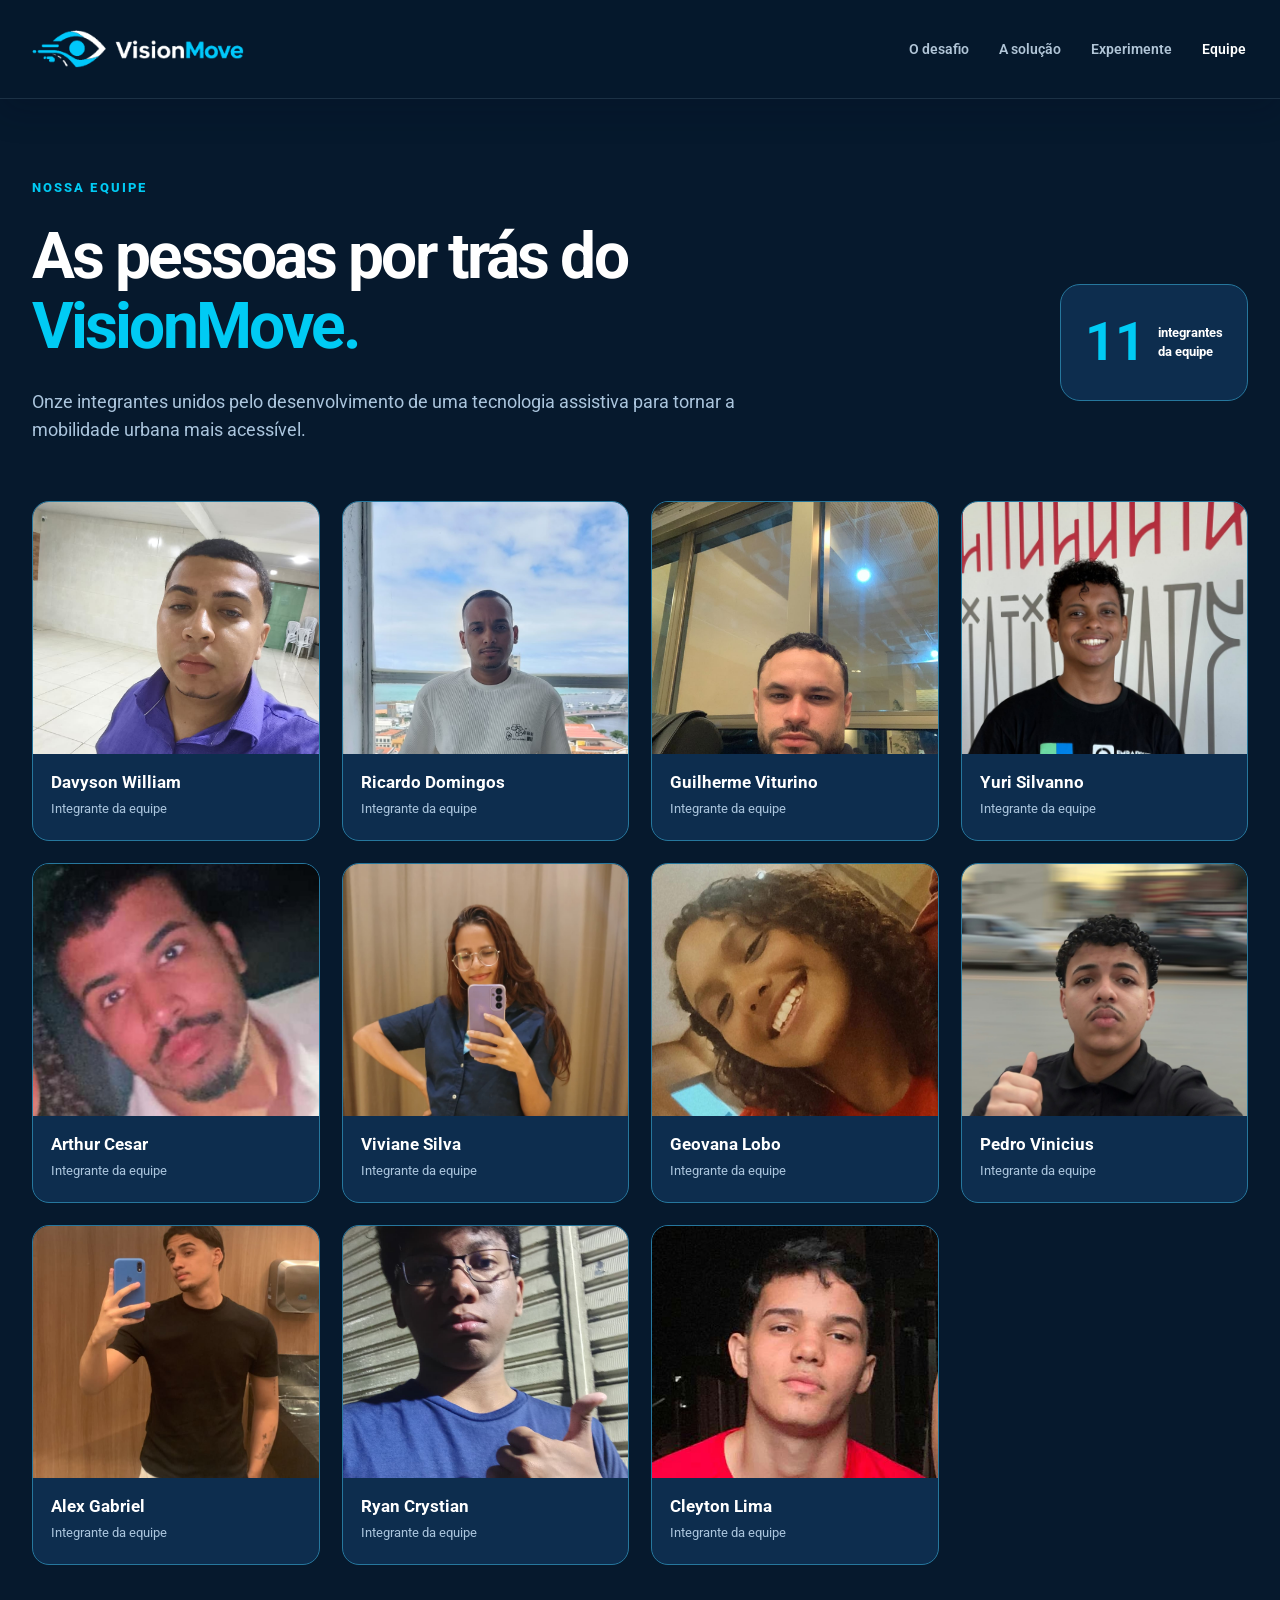
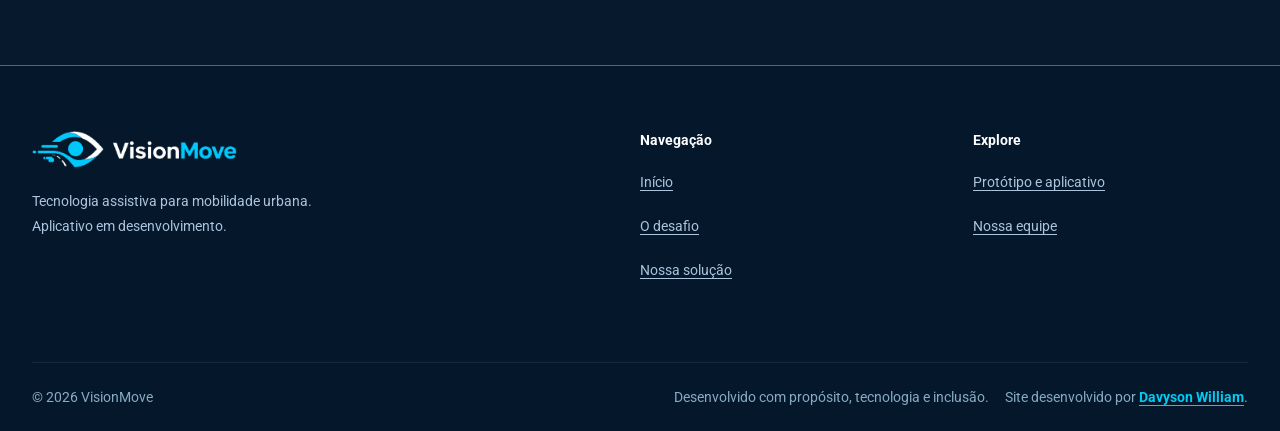
==== equipe.html @ 2aa0f5df "Atualizar convite Demoday com texto inclusivo e botão VOTAR NO VISIONMOVE" ====
<!doctype html><html lang="pt-BR"><head><meta charset="utf-8"><meta name="viewport" content="width=device-width,initial-scale=1"><meta name="theme-color" content="#06192d"><meta name="description" content="Conheça as 11 pessoas por trás do VisionMove, um projeto de tecnologia assistiva para mobilidade urbana."><title>Nossa equipe — VisionMove</title><link rel="icon" type="image/png" sizes="32x32" href="/assets/favicon-32x32.png?v=3">
<link rel="icon" type="image/png" sizes="64x64" href="/assets/favicon-64x64.png?v=3">
<link rel="apple-touch-icon" href="/assets/favicon-64x64.png?v=3"><link rel="preconnect" href="https://fonts.googleapis.com"><link rel="preconnect" href="https://fonts.gstatic.com" crossorigin><link href="https://fonts.googleapis.com/css2?family=Roboto:wght@400;500;600;700;800;900&display=swap" rel="stylesheet"><link rel="stylesheet" href="style.css"><noscript><style>@media(max-width:880px){.menu-button{display:none!important}.mobile-nav[hidden]{display:block!important;position:static!important}}</style></noscript></head><body><a class="skip" href="#conteudo">Pular para o conteúdo</a><header class="header"><div class="container header-inner"><a class="brand" href="./" aria-label="VisionMove — início"><img src="assets/logo-visionmove.png" alt=""></a><nav class="main-nav" aria-label="Navegação principal"><a href="./#desafio">O desafio</a><a href="./#solucao">A solução</a><a href="./#experimente">Experimente</a><a aria-current="page" href="equipe">Equipe</a></nav><button type="button" class="menu-button" aria-expanded="false" aria-controls="mobile-nav" aria-label="Abrir menu de navegação"><span class="menu-glyph" aria-hidden="true">☰</span></button></div><nav class="mobile-nav" id="mobile-nav" aria-label="Menu móvel" hidden><a href="./#desafio">O desafio</a><a href="./#solucao">A solução</a><a href="./#experimente">Experimente</a><a href="equipe" aria-current="page">Nossa equipe</a></nav></header><main id="conteudo" tabindex="-1"><section class="team-hero container"><p class="eyebrow">NOSSA EQUIPE</p><div class="team-heading"><div><h1>As pessoas por trás do <span>VisionMove.</span></h1><p class="muted">Onze integrantes unidos pelo desenvolvimento de uma tecnologia assistiva para tornar a mobilidade urbana mais acessível.</p></div><div class="team-count"><strong>11</strong><span>integrantes<br>da equipe</span></div></div></section><section class="team-area container" aria-labelledby="team-list-title"><h2 id="team-list-title" class="sr-only">Integrantes da equipe</h2><div class="people-grid"><article class="person"><div class="portrait"><img src="assets/equipe/davyson-william.jpeg" data-fallback="assets/equipe/davyson-william.webp" decoding="async" alt="Foto de Davyson William" loading="lazy" onerror="if(this.dataset.fallback &amp;&amp; !this.dataset.fallbackTried){this.dataset.fallbackTried='1';this.src=this.dataset.fallback}else{this.style.display='none';this.nextElementSibling.hidden=false}"><span class="initials" hidden aria-hidden="true">DW</span></div><div class="person-text"><h3>Davyson William</h3><p>Integrante da equipe</p></div></article>
<article class="person"><div class="portrait"><img src="assets/equipe/ricardo-domingos.jpeg" data-fallback="assets/equipe/ricardo-domingos.webp" decoding="async" alt="Foto de Ricardo Domingos" loading="lazy" onerror="if(this.dataset.fallback &amp;&amp; !this.dataset.fallbackTried){this.dataset.fallbackTried='1';this.src=this.dataset.fallback}else{this.style.display='none';this.nextElementSibling.hidden=false}"><span class="initials" hidden aria-hidden="true">RD</span></div><div class="person-text"><h3>Ricardo Domingos</h3><p>Integrante da equipe</p></div></article>
<article class="person"><div class="portrait"><img src="assets/equipe/guilherme-viturino.jpeg" alt="Foto de Guilherme Viturino" loading="lazy" onerror="this.style.display='none';this.nextElementSibling.hidden=false"><span class="initials" hidden aria-hidden="true">GV</span></div><div class="person-text"><h3>Guilherme Viturino</h3><p>Integrante da equipe</p></div></article>
<article class="person"><div class="portrait"><img src="assets/equipe/yuri-silvanno.jpeg" data-fallback="assets/equipe/yuri-silvanno.webp" decoding="async" alt="Foto de Yuri Silvanno" loading="lazy" onerror="if(this.dataset.fallback &amp;&amp; !this.dataset.fallbackTried){this.dataset.fallbackTried='1';this.src=this.dataset.fallback}else{this.style.display='none';this.nextElementSibling.hidden=false}"><span class="initials" hidden aria-hidden="true">YS</span></div><div class="person-text"><h3>Yuri Silvanno</h3><p>Integrante da equipe</p></div></article>
<article class="person"><div class="portrait"><img src="assets/equipe/arthur-cesar.jpeg" data-fallback="assets/equipe/arthur-cesar.webp" decoding="async" alt="Foto de Arthur Cesar" loading="lazy" onerror="if(this.dataset.fallback &amp;&amp; !this.dataset.fallbackTried){this.dataset.fallbackTried='1';this.src=this.dataset.fallback}else{this.style.display='none';this.nextElementSibling.hidden=false}"><span class="initials" hidden aria-hidden="true">AC</span></div><div class="person-text"><h3>Arthur Cesar</h3><p>Integrante da equipe</p></div></article>
<article class="person"><div class="portrait"><img src="assets/equipe/viviane-silva.jpeg" alt="Foto de Viviane Silva" loading="lazy" onerror="this.style.display='none';this.nextElementSibling.hidden=false"><span class="initials" hidden aria-hidden="true">VS</span></div><div class="person-text"><h3>Viviane Silva</h3><p>Integrante da equipe</p></div></article>
<article class="person"><div class="portrait"><img src="assets/equipe/geovana-lobo.jpeg" decoding="async" alt="Foto de Geovana Lobo" loading="lazy" onerror="this.style.display='none';this.nextElementSibling.hidden=false"><span class="initials" hidden aria-hidden="true">GL</span></div><div class="person-text"><h3>Geovana Lobo</h3><p>Integrante da equipe</p></div></article>
<article class="person"><div class="portrait"><img src="assets/equipe/pedro-vinicius.jpeg" decoding="async" alt="Foto de Pedro Vinicius" loading="lazy" onerror="if(this.dataset.fallback &amp;&amp; !this.dataset.fallbackTried){this.dataset.fallbackTried='1';this.src=this.dataset.fallback}else{this.style.display='none';this.nextElementSibling.hidden=false}"><span class="initials" hidden aria-hidden="true">PV</span></div><div class="person-text"><h3>Pedro Vinicius</h3><p>Integrante da equipe</p></div></article>
<article class="person"><div class="portrait"><img src="assets/equipe/alex-gabriel.jpeg" data-fallback="assets/equipe/alex-gabriel.webp" decoding="async" alt="Foto de Alex Gabriel" loading="lazy" onerror="if(this.dataset.fallback &amp;&amp; !this.dataset.fallbackTried){this.dataset.fallbackTried='1';this.src=this.dataset.fallback}else{this.style.display='none';this.nextElementSibling.hidden=false}"><span class="initials" hidden aria-hidden="true">AG</span></div><div class="person-text"><h3>Alex Gabriel</h3><p>Integrante da equipe</p></div></article>
<article class="person"><div class="portrait"><img src="assets/equipe/ryan-cristian.jpeg" decoding="async" alt="Foto de Ryan Crystian" loading="lazy" onerror="this.style.display='none';this.nextElementSibling.hidden=false"><span class="initials" hidden aria-hidden="true">RC</span></div><div class="person-text"><h3>Ryan Crystian</h3><p>Integrante da equipe</p></div></article>
<article class="person"><div class="portrait"><img src="assets/equipe/cleyton-lima.jpeg" data-fallback="assets/equipe/cleyton-lima.webp" decoding="async" alt="Foto de Cleyton Lima" loading="lazy" onerror="if(this.dataset.fallback &amp;&amp; !this.dataset.fallbackTried){this.dataset.fallbackTried='1';this.src=this.dataset.fallback}else{this.style.display='none';this.nextElementSibling.hidden=false}"><span class="initials" hidden aria-hidden="true">CL</span></div><div class="person-text"><h3>Cleyton Lima</h3><p>Integrante da equipe</p></div></article></div></section></main><!-- Modal de convite à votação do Demoday; link oficial configurável em votacao-config.js. -->
<dialog id="demoday-voting-dialog" class="demoday-voting-dialog" aria-labelledby="demoday-voting-title" aria-describedby="demoday-voting-description">
  <div class="demoday-voting-content">
    <button class="demoday-voting-close" type="button" data-close-demoday-voting aria-label="Fechar aviso de votação">×</button>
    <img class="demoday-voting-logo" src="assets/logo-visionmove.png" alt="VisionMove">
    <p class="demoday-voting-kicker">VISIONMOVE · DEMODAY</p>
    <h2 id="demoday-voting-title">Juntos por uma mobilidade mais acessível.</h2>
    <p id="demoday-voting-description" class="demoday-voting-description">O VisionMove está participando do Demoday! Seu voto pode ajudar a impulsionar uma tecnologia que busca promover mais autonomia e inclusão para pessoas com deficiência visual.</p>
    <div class="demoday-voting-details">
      <div class="demoday-voting-impact">
        <svg class="demoday-voting-impact-icon" viewBox="0 0 24 24" fill="none" stroke="currentColor" stroke-width="1.8" stroke-linecap="round" stroke-linejoin="round" aria-hidden="true"><path d="M20.8 4.6a5.4 5.4 0 0 0-7.6 0L12 5.8l-1.2-1.2a5.4 5.4 0 0 0-7.6 7.6l1.2 1.2L12 21l7.6-7.6 1.2-1.2a5.4 5.4 0 0 0 0-7.6Z"/></svg>
        <strong>Sua participação faz a diferença!</strong>
      </div>
      <div class="demoday-voting-qr-area" id="demoday-voting-qr-area" hidden>
        <img id="demoday-voting-qr" alt="QR Code para acessar a votação pública do Demoday" width="132" height="132">
        <span>Ou escaneie o QR Code</span>
      </div>
    </div>
    <a id="demoday-voting-link" class="button primary demoday-voting-link" href="" target="_blank" rel="noopener noreferrer" hidden>VOTAR NO VISIONMOVE <span class="sr-only">(abre em nova aba)</span></a>
    <button id="demoday-voting-unavailable" class="button primary demoday-voting-unavailable" type="button" disabled aria-describedby="demoday-voting-pending" hidden>VOTAR NO VISIONMOVE</button>
    <p id="demoday-voting-pending" class="demoday-voting-pending" hidden>A votação será liberada assim que recebermos o link oficial do evento.</p>
    <p class="demoday-voting-note">A votação acontece em uma página externa do evento. O VisionMove não coleta votos neste site.</p>
    <button class="demoday-voting-later" type="button" data-close-demoday-voting>Agora não, continuar no site</button>
  </div>
</dialog>
<button id="demoday-voting-reopen" class="demoday-voting-reopen" type="button" aria-haspopup="dialog" aria-controls="demoday-voting-dialog" hidden>Votação pública</button>
<footer class="footer"><div class="container footer-grid"><div><a href="./" aria-label="Página inicial do VisionMove"><img src="assets/logo-visionmove.png" class="footer-logo" alt=""></a><p>Tecnologia assistiva para mobilidade urbana.<br>Aplicativo em desenvolvimento.</p></div><div><h3>Navegação</h3><a href="./">Início</a><a href="./#desafio">O desafio</a><a href="./#solucao">Nossa solução</a></div><div><h3>Explore</h3><a href="./#experimente">Protótipo e aplicativo</a><a href="equipe">Nossa equipe</a></div></div><div class="container footer-bottom"><span>© <span id="year">2026</span> VisionMove</span><span class="footer-bottom-note">Desenvolvido com propósito, tecnologia e inclusão.<span class="footer-credit">Site desenvolvido por <a href="https://www.linkedin.com/in/davysonwss/" target="_blank" rel="noopener noreferrer" aria-label="LinkedIn de Davyson William (abre em nova aba)">Davyson William</a>.</span></span></div></footer><script src="site.js" defer></script><script src="votacao-config.js" defer></script><script src="votacao.js" defer></script></body></html>
---- style.css ----
:root{--bg:#06192d;--panel:#0d2d4e;--cyan:#00cbf4;--blue:#0095f7;--text:#fff;--muted:#abc5dd;--line:#26779d;--red:#f62d4f;--green:#17dc7e;--font:Roboto,Arial,sans-serif}*{box-sizing:border-box}html{scroll-behavior:smooth}body{margin:0;background:var(--bg);font:400 16px/1.6 var(--font);color:var(--text)}body,html{max-width:100%;overflow-x:hidden}a{color:inherit;text-decoration:none}a:hover{text-decoration:none}a:focus-visible,button:focus-visible{outline:3px solid var(--cyan);outline-offset:4px}button{font:inherit}img{max-width:100%;height:auto}.skip{position:absolute;top:-200px;left:12px;z-index:100;background:#fff;color:#06192d;padding:12px}.skip:focus{top:12px}.container{width:min(100% - 64px,1250px);margin-inline:auto}.section{padding-block:100px}h1,h2,h3,p{margin-top:0}h1,h2{letter-spacing:-.045em;line-height:1.1}h1 span,h2 span,.footer-phrase span,.team-heading h1 span{color:var(--cyan)}h2{font-size:clamp(32px,4vw,53px)}h3{line-height:1.3}.muted{color:var(--muted)}.eyebrow{color:var(--cyan);font-size:12px;letter-spacing:.16em;font-weight:800;margin-bottom:23px}.header{border-bottom:1px solid rgba(171,197,221,.14);position:relative;z-index:20}.header-inner{min-height:98px;display:flex;align-items:center;gap:28px}.brand{display:flex;align-items:center;min-width:175px}.brand img{width:212px;display:block}.main-nav{display:flex;align-items:center;gap:26px;margin-left:auto}.main-nav a{font-weight:600;font-size:14px;color:#b1c5d7}.main-nav a:hover,.main-nav a[aria-current]{color:#fff}.nav-cta{border:1px solid var(--line);border-radius:12px;padding:12px 16px;font-size:14px;font-weight:700;white-space:nowrap}.nav-cta:hover{border-color:var(--cyan)}.menu-button{display:none;background:transparent;border:1px solid var(--line);color:#fff;border-radius:9px;padding:8px 12px;font-size:21px;cursor:pointer}.mobile-nav{padding:12px 28px 22px;background:#08213b;border-top:1px solid var(--line)}.mobile-nav[hidden]{display:none}.mobile-nav a{display:block;padding:11px 0;font-size:16px}.hero{min-height:660px;display:grid;grid-template-columns:1fr 1fr;align-items:center;gap:45px;padding-block:72px 58px}.hero-copy{position:relative;z-index:2}.hero h1{font-size:clamp(47px,5.6vw,76px);margin-bottom:24px}.hero .lead{font-size:clamp(19px,2vw,25px);font-weight:600;line-height:1.5;margin-bottom:25px}.hero-copy>.muted{font-size:16px;line-height:1.85;max-width:595px}.hero-copy strong{color:#fff}.button-row{display:flex;flex-wrap:wrap;gap:12px;margin-top:30px}.button{min-height:54px;display:inline-flex;justify-content:center;align-items:center;gap:15px;border-radius:14px;font-weight:700;font-size:15px;padding:13px 22px;transition:transform .2s,background .2s}.button:hover{transform:translateY(-2px)}.primary{background:var(--blue);border:1px solid var(--blue)}.primary:hover{background:#1aa7ff}.outline{border:1px solid rgba(171,197,221,.4);background:rgba(13,45,78,.64)}.outline:hover{border-color:var(--cyan)}.button[aria-disabled=true]{opacity:.65;cursor:not-allowed}.button[aria-disabled=true]:hover{transform:none}.safety{display:flex;gap:8px;align-items:center;color:#a9c5d8;font-size:12px;margin:27px 0 0}.safety span{color:var(--cyan);font-size:20px}.hero-art{position:relative;min-height:565px;display:grid;place-items:center;isolation:isolate}.hero-art:before{content:"";position:absolute;inset:2%;background:radial-gradient(closest-side,rgba(0,149,247,.16),transparent);z-index:-2}.orbital{position:absolute;width:min(540px,100%);aspect-ratio:1;border-radius:50%;border:1px solid rgba(0,203,244,.14);z-index:-1}.orbital:after{content:"";position:absolute;inset:12%;border:1px solid rgba(0,203,244,.08);border-radius:50%}.app-phone{width:300px;height:548px;border:8px solid #294664;border-radius:44px;background:var(--bg);box-shadow:0 28px 55px #020d1b9e,0 0 0 2px #071a2b,inset 0 0 0 2px #568ca5;padding:10px;transform:rotate(-2deg);overflow:hidden}.app-screen{height:100%;border-radius:29px;overflow:hidden;background:var(--bg)}.app-screen img{width:100%;height:100%;object-fit:cover;display:block}.float-tag{position:absolute;border:1px solid var(--line);background:rgba(13,45,78,.96);border-radius:14px;padding:13px 16px;display:flex;align-items:center;gap:11px;box-shadow:0 20px 36px #0004}.float-tag strong{font-size:13px;display:block;white-space:nowrap}.float-tag small{font-size:11px;display:block;color:var(--muted);white-space:nowrap}.camera{left:0;top:100px}.audio{right:-9px;bottom:105px}.quicksteps{border-block:1px solid rgba(171,197,221,.17);display:grid;grid-template-columns:repeat(3,1fr);padding:30px 0}.quicksteps>div{display:flex;align-items:center;gap:16px;padding:0 25px;border-left:1px solid rgba(171,197,221,.18)}.quicksteps>div:first-child{padding-left:0;border:0}.quicksteps b{font-size:26px;color:var(--cyan)}.quicksteps strong,.quicksteps small{display:block}.quicksteps strong{font-size:15px}.quicksteps small{font-size:13px;color:var(--muted)}.problem{background:#0a2440}.problem-grid{display:grid;grid-template-columns:1.05fr .95fr;gap:70px;align-items:center}.problem h2{max-width:625px}.problem .muted{font-size:17px;line-height:1.9;max-width:650px}.problem .muted strong{color:var(--cyan);white-space:nowrap}.stats{display:grid;grid-template-columns:1fr 1fr;gap:16px}.stat{min-height:240px;border:1px solid var(--line);background:var(--panel);border-radius:17px;padding:24px;display:flex;flex-direction:column}.metric{font-size:clamp(28px,2.4vw,37px);font-weight:800;color:var(--cyan);letter-spacing:-.04em;line-height:1.2}.stat p{color:#d6e5f2;font-size:14px;line-height:1.6;margin:17px 0}.stat a{font-size:12px;color:var(--muted);margin-top:auto}.stat a:hover{color:var(--cyan)}.section-title{max-width:790px;margin-bottom:42px}.section-title .muted{font-size:18px;max-width:750px}.steps{display:grid;grid-template-columns:repeat(3,minmax(0,1fr));gap:20px}.step{border:1px solid #236183;background:var(--panel);border-radius:18px;padding:28px;min-height:255px}.step-number{display:block;color:var(--cyan);font-weight:800;letter-spacing:.05em;font-size:13px}.step h3{font-size:22px;margin-bottom:11px}.step p{font-size:15px;color:var(--muted);margin:0}.example{margin-top:42px;display:grid;grid-template-columns:1fr 1fr;gap:40px;align-items:center;background:#082540;border:1px solid var(--line);border-radius:23px;padding:42px}.example h3{font-size:clamp(27px,3vw,40px);letter-spacing:-.035em}.example-copy>.muted{font-size:16px}.example-alert{background:#551c36;border:1px solid var(--red);border-radius:14px;margin:24px 0;padding:15px;display:flex;align-items:center;gap:15px}.example-alert>span{display:grid;place-items:center;flex-shrink:0;width:36px;height:36px;border-radius:50%;background:var(--red);font-weight:900;font-size:21px}.example-alert strong,.example-alert small{display:block}.example-alert small{color:#ffdde5;font-size:13px}.disclaimer{font-size:12px;color:var(--muted);line-height:1.7}.example-visual{display:flex;justify-content:center}.example-visual img{max-height:380px;width:auto;border-radius:14px;border:1px solid var(--line)}.try{background:#0a2440}.try-cards{display:grid;grid-template-columns:1fr 1fr;gap:22px}.try-card{display:flex;align-items:flex-start;flex-direction:column;background:var(--panel);border:1px solid var(--line);border-radius:21px;padding:33px;min-height:330px}.card-kicker{color:var(--cyan);font-size:12px;letter-spacing:.1em;font-weight:800;margin-bottom:8px}.try-card h3{font-size:26px;margin-bottom:14px}.try-card>p:not(.card-kicker){color:var(--muted)}.try-card>.button{margin-top:auto}.try-note{font-size:13px;text-align:center;color:var(--muted);margin:25px 0 0}.footer{border-top:1px solid var(--line);background:#05172a;padding-top:65px}.footer-grid{display:grid;grid-template-columns:2fr 1fr 1fr 1.7fr;gap:38px;padding-bottom:65px}.footer-logo{width:205px}.footer-grid p{font-size:14px;line-height:1.8;color:var(--muted);margin:14px 0 0}.footer-grid h3{font-size:14px;margin:0 0 16px}.footer-grid a:not(:has(img)){display:block;color:var(--muted);font-size:14px;margin-bottom:10px}.footer-grid a:hover{color:var(--cyan)}.footer-phrase strong{font-size:25px;line-height:1.26;display:block;margin-bottom:20px}.footer-bottom{border-top:1px solid #24425c66;padding:23px 0;display:flex;justify-content:space-between;gap:14px;color:#87abc5;font-size:12px}.team-hero{padding-top:80px;padding-bottom:38px}.team-heading{display:flex;justify-content:space-between;gap:42px;align-items:center}.team-heading h1{font-size:clamp(42px,5vw,65px);max-width:850px;margin-bottom:25px}.team-heading .muted{font-size:18px;max-width:710px}.team-count{display:flex;align-items:center;gap:13px;background:var(--panel);border:1px solid var(--line);border-radius:20px;padding:15px 24px;flex-shrink:0}.team-count strong{font-size:53px;color:var(--cyan)}.team-count span{font-size:13px;line-height:1.5;font-weight:700}.team-area{padding-bottom:100px}.people-grid{display:grid;grid-template-columns:repeat(4,minmax(0,1fr));gap:22px}.person{background:var(--panel);border:1px solid var(--line);border-radius:17px;overflow:hidden}.portrait{height:252px;display:grid;place-items:center;background:linear-gradient(145deg,#0a4164,#06192d);position:relative}.portrait img{position:absolute;inset:0;width:100%;height:100%;object-fit:cover}.initials{font-size:52px;color:var(--cyan);font-weight:800}.person-text{padding:17px 18px 20px}.person-text h3{font-size:17px;margin:0 0 6px}.person-text p{color:var(--muted);font-size:13px;margin:0}.team-return{padding-top:45px;text-align:center}
@media(max-width:1150px){.main-nav{gap:16px}.header-inner{gap:18px}.nav-cta{display:none}.hero{gap:12px}.camera{left:-20px}.audio{right:-20px}.problem-grid{gap:35px}.people-grid{grid-template-columns:repeat(3,1fr)}}@media(max-width:880px){.container{width:min(100% - 42px,1250px)}.main-nav{display:none}.header-inner{min-height:76px;justify-content:space-between}.brand img{width:180px}.menu-button{display:block}.hero{grid-template-columns:1fr;text-align:center;gap:10px;padding-top:60px}.hero-copy{max-width:700px;margin:auto}.button-row,.safety{justify-content:center}.hero-art{min-height:565px}.camera{left:9%}.audio{right:9%}.problem-grid{grid-template-columns:1fr}.stats{max-width:650px}.steps{grid-template-columns:1fr 1fr}.example{gap:20px;padding:28px}.footer-grid{grid-template-columns:repeat(2,1fr)}.team-heading{align-items:flex-start}.people-grid{grid-template-columns:repeat(3,1fr)}}@media(max-width:640px){.container{width:min(100% - 36px,1250px)}.section{padding-block:65px}.hero h1{font-size:clamp(43px,10vw,61px)}.hero .lead{font-size:19px}.hero-copy>.muted{font-size:15px}.hero-art{min-height:480px}.app-phone{transform:scale(.79) rotate(-2deg)}.orbital{width:340px}.float-tag{display:none}.quicksteps{grid-template-columns:1fr;padding:10px 0}.quicksteps>div,.quicksteps>div:first-child{border:0;border-top:1px solid rgba(171,197,221,.13);padding:14px 4px}.quicksteps>div:first-child{border-top:0}.problem h2,.section-title h2{font-size:35px}.stats{grid-template-columns:1fr}.stat{min-height:185px}.steps,.try-cards,.example{grid-template-columns:1fr}.step{min-height:0}.example{margin-top:25px}.example-visual img{max-height:350px}.footer-grid{gap:25px}.footer-bottom{flex-direction:column}.team-heading{flex-direction:column}.team-heading h1{font-size:42px}.team-count{align-self:flex-start}.people-grid{grid-template-columns:repeat(2,minmax(0,1fr));gap:12px}.portrait{height:210px}.person-text{padding:15px 12px}.person-text h3{font-size:15px}.team-area{padding-bottom:70px}}@media(max-width:390px){.hero-art{min-height:450px}.app-phone{transform:scale(.73) rotate(-2deg)}.people-grid{grid-template-columns:1fr}.portrait{height:280px}.footer-grid{grid-template-columns:1fr}.button{width:100%}}@media(prefers-reduced-motion:reduce){*{scroll-behavior:auto!important;transition:none!important}}
:root{--nav-height:98px}
html{scroll-padding-top:calc(var(--nav-height) + 14px)}
body{padding-top:var(--nav-height)}
.header{position:fixed;top:0;left:0;right:0;z-index:1000;background:rgba(6,25,45,.97);-webkit-backdrop-filter:blur(14px);backdrop-filter:blur(14px);box-shadow:0 12px 34px rgba(0,12,28,.2)}
#inicio,#desafio,#solucao,#experimente{scroll-margin-top:calc(var(--nav-height) + 14px)}
.footer-grid{grid-template-columns:2fr 1fr 1fr;gap:58px}
.main-nav a[aria-current="page"]{color:#fff}
.menu-button[aria-expanded="true"]{border-color:var(--cyan);color:var(--cyan)}
@media(max-width:880px){
 :root{--nav-height:76px}
 .mobile-nav{position:absolute;top:100%;left:0;right:0;z-index:1001;max-height:calc(100dvh - var(--nav-height));overflow-y:auto;padding:14px max(22px,calc((100vw - 1250px)/2));background:rgba(7,31,55,.99);border-bottom:1px solid var(--line);box-shadow:0 24px 40px rgba(0,0,0,.35)}
 .mobile-nav a{padding:15px 10px;border-bottom:1px solid rgba(171,197,221,.09);font-weight:600}
 .mobile-nav a:last-child{border-bottom:0}
}
@media(max-width:640px){.footer-grid{grid-template-columns:repeat(2,minmax(0,1fr));gap:32px}}
@media(max-width:390px){.footer-grid{grid-template-columns:1fr}}

.sr-only{position:absolute!important;width:1px;height:1px;padding:0;margin:-1px;overflow:hidden;clip:rect(0,0,0,0);white-space:nowrap;border:0;clip-path:inset(50%)}
.skip{position:fixed;top:-160px;left:12px;z-index:2002;background:#fff;color:#06192d;border:2px solid #06192d;border-radius:9px;padding:12px 18px;font-weight:700}
.skip:focus,.skip:focus-visible{top:12px;outline:3px solid #00cbf4;outline-offset:3px}
a:focus-visible,button:focus-visible,summary:focus-visible{outline:3px solid #00cbf4;outline-offset:4px;box-shadow:0 0 0 2px #06192d}
[id]{scroll-margin-top:calc(var(--nav-height) + 22px)}
.main-nav a{display:inline-flex;align-items:center;min-height:44px;padding:7px 2px}
.mobile-nav a{min-height:44px}
.footer-grid a:not(:has(img)){display:flex;align-items:center;min-height:34px;max-width:max-content;padding-block:5px}
.stat a{display:inline-flex;align-items:center;min-height:36px;padding:7px 0;font-size:14px}
.button.primary{background:#006fbd;border-color:#006fbd;color:#fff}
.button.primary:hover{background:#005f9e;border-color:#005f9e;color:#fff}
.button:disabled{cursor:not-allowed;opacity:1;color:#c5d5e2;border-color:#59738c;background:#22384e;box-shadow:none}
.button:disabled:hover{transform:none}
.safety,.disclaimer,.footer-bottom{font-size:14px}
.eyebrow,.card-kicker{font-size:13px}
.quicksteps{list-style:none;margin-block:0}
.quicksteps>li{display:flex;align-items:center;gap:16px;padding:0 25px;border-left:1px solid rgba(171,197,221,.18)}
.quicksteps>li:first-child{padding-left:0;border-left:0}
.flow-description{margin-top:28px;border:1px solid #4a8eae;background:#092943;border-radius:16px}
.flow-description summary{cursor:pointer;list-style:revert;min-height:48px;padding:16px 22px;color:#fff;font-weight:700}
.flow-description summary:hover{color:#aaf0ff}
.flow-description-body{padding:0 24px 20px;max-width:940px;color:#d3e5f3;line-height:1.75}
.flow-description-body p{margin:10px 0}
.flow-description-body ol{padding-left:26px}
.flow-description-body li{padding:4px 0}
@media(max-width:640px){
.quicksteps>li,.quicksteps>li:first-child{border-left:0;border-top:1px solid rgba(171,197,221,.14);padding:14px 4px}
.quicksteps>li:first-child{border-top:0}
.flow-description summary{padding-inline:16px}
.flow-description-body{padding-inline:17px}
}
@media(max-width:480px){.footer-grid{grid-template-columns:1fr}.try-card{padding:24px}}
@media(forced-colors:active){
 a:focus-visible,button:focus-visible,summary:focus-visible,.skip:focus{outline-color:Highlight;box-shadow:none}
 .button.primary,.button:disabled,.menu-button,.flow-description{border:1px solid ButtonText}
}
@media(prefers-contrast:more){.muted,.footer-grid p,.footer-bottom{color:#f0f7ff}.outline,.stat,.step,.try-card{border-color:#aac9dc}}
@media(prefers-reduced-motion:reduce){html{scroll-behavior:auto!important}.button{transition:none!important}}

.mobile-nav a[aria-current="page"]{color:var(--cyan);font-weight:800}
@media(max-width:880px){html,body{overflow-x:visible}.hero-art{overflow-x:clip}}
@media(max-width:640px){.hero-art{overflow:clip}}

.portrait img{object-position:center 35%}
.portrait img[src*="arthur-cesar"]{object-position:center 50%}
.portrait img[src*="cleyton-lima"]{object-position:center 40%}
.portrait img[src*="ricardo-domingos"]{object-position:center 50%}
.portrait img[src*="pedro-vinicius"]{object-position:center 42%}


.participation{background:#06192d;padding-block:66px 78px}
.participation-layout{display:grid;grid-template-columns:minmax(0,.93fr) minmax(0,1.07fr);gap:54px;align-items:center}
.participation-heading .eyebrow{margin-bottom:13px}
.participation-heading h2{font-size:clamp(29px,3.2vw,43px);margin-bottom:14px}
.participation-heading .muted{font-size:16px;line-height:1.7;margin:0;max-width:490px}
.participation-actions{display:grid;gap:14px}
.participation-trigger{width:100%;min-height:86px;padding:17px 21px;border:1px solid #26779d;border-radius:16px;background:#0d2d4e;color:#fff;display:flex;align-items:center;gap:17px;text-align:left;cursor:pointer;transition:border-color .2s ease,background .2s ease,transform .2s ease}
.participation-trigger:hover{background:#123b60;border-color:#00cbf4;transform:translateY(-2px)}
.participation-trigger:focus-visible,.participation-close:focus-visible{outline:3px solid #00cbf4;outline-offset:4px}
.participation-trigger-icon{width:46px;height:46px;flex:0 0 46px;display:grid;place-items:center;border-radius:12px;background:#07405e;color:#00cbf4;font-size:24px}
.participation-trigger-copy{display:grid;gap:2px;flex:1;min-width:0}
.participation-trigger-copy strong{font-size:17px;line-height:1.3}
.participation-trigger-copy small{font-size:13px;line-height:1.5;color:#abc5dd}
.participation-modal{box-sizing:border-box;width:min(570px,calc(100% - 28px));max-height:min(90dvh,900px);margin:auto;padding:0;border:1px solid #3781a5;border-radius:20px;background:#0d2d4e;color:#fff;box-shadow:0 28px 80px #020d1ba8;overflow-x:hidden;overflow-y:auto;overscroll-behavior:contain}
.participation-modal:not([open]){display:none}
.participation-modal::backdrop{background:rgba(2,13,29,.78);backdrop-filter:blur(4px)}
.participation-modal-content{padding:33px 36px 34px}
.participation-modal-header{display:flex;gap:15px;align-items:flex-start;justify-content:space-between;margin-bottom:24px}
.participation-modal-header .eyebrow{margin-bottom:9px;font-size:12px}
.participation-modal-header h2{font-size:clamp(24px,4vw,31px);letter-spacing:-.03em;margin-bottom:9px}
.participation-modal-header .muted{line-height:1.65;font-size:14px;margin:0}
.participation-close{display:grid;place-items:center;flex:0 0 44px;width:44px;height:44px;border:1px solid #5989a6;border-radius:12px;background:#082640;color:#fff;font-size:27px;line-height:1;cursor:pointer}
.participation-close:hover{background:#174a70;border-color:#00cbf4}
.participation-modal form{display:grid;gap:15px}
.participation-field{display:grid;gap:7px}
.participation-field label{font-weight:700;font-size:14px}
.participation-field .optional{font-weight:400;color:#abc5dd}
.participation-field input,.participation-field textarea{width:100%;font:inherit;color:#fff;background:#082039;border:1px solid #608cab;border-radius:10px;min-height:50px;padding:12px 13px}
.participation-field textarea{resize:vertical;min-height:116px}
.participation-field input::placeholder,.participation-field textarea::placeholder{color:#b0c4d5}
.participation-field input:focus-visible,.participation-field textarea:focus-visible,.participation-consent input:focus-visible{outline:3px solid #00cbf4;outline-offset:3px}
.participation-consent{display:flex;align-items:start;gap:12px;font-size:14px;line-height:1.65;color:#edf6fd;cursor:pointer}
.participation-consent input{accent-color:#00cbf4;flex:0 0 20px;width:20px;height:20px;margin:4px 0 0}
.participation-note{font-size:12px;line-height:1.6;color:#abc5dd;margin:0}
.participation-status{font-size:14px;font-weight:600;min-height:24px;margin:0}
.participation-status[data-state="success"]{color:#70f7b6}
.participation-status[data-state="error"]{color:#ffd1d8}
.participation-trap{position:absolute;left:-9999px;width:1px;height:1px;overflow:hidden}
.participation-modal .button.primary{width:100%;cursor:pointer}
.participation-modal .button:disabled{cursor:wait}
body.participation-modal-open{overflow:hidden}
@media(max-width:890px){.participation-layout{grid-template-columns:1fr;gap:24px}.participation-actions{grid-template-columns:repeat(2,minmax(0,1fr))}.participation-trigger{min-height:96px}}
@media(max-width:630px){.participation{padding-block:54px 66px}.participation-actions{grid-template-columns:1fr;gap:12px}.participation-trigger{min-height:80px}.participation-modal-content{padding:25px 21px 28px}.participation-modal-header{margin-bottom:20px}.participation-modal{max-height:92dvh}.participation-trigger-copy strong{font-size:16px}}
@media(prefers-reduced-motion:reduce){.participation-trigger{transition:none}.participation-trigger:hover{transform:none}}

.footer-bottom-note{display:flex;flex-wrap:wrap;justify-content:flex-end;align-items:center;column-gap:16px;row-gap:3px}
.footer-credit a{color:#00cbf4;font-weight:700;text-decoration:underline;text-underline-offset:3px;text-decoration-thickness:1px}.footer-credit a:hover{color:#fff;text-decoration-thickness:2px}.footer-credit a:focus-visible{outline:3px solid #00cbf4;outline-offset:4px;border-radius:2px}
@media(max-width:640px){.footer-bottom-note{justify-content:flex-start}}

.step{min-height:0}
.step-heading{display:flex;align-items:center;gap:14px;margin-bottom:15px}
.step-heading .step-number{display:inline-flex;align-items:center;flex:0 0 34px;min-width:34px;color:var(--cyan);font-size:14px;font-weight:800;letter-spacing:.06em;line-height:1.4}
.step-heading h3{font-size:clamp(19px,1.75vw,22px);margin:0;min-width:0}
.step>p{padding-left:48px;line-height:1.7}
.tag-icon{width:29px;height:29px;flex:0 0 29px;display:block;color:var(--cyan)}
.participation-icon-svg{width:23px;height:23px;display:block;color:var(--cyan)}
.try-cards{grid-template-columns:minmax(0,.86fr) minmax(0,1.24fr);align-items:stretch}
.try-card{min-height:330px}
.prototype-card{min-height:330px}
.try-card-video{min-height:330px;display:flex;flex-direction:column;justify-content:center;align-items:center;gap:10px;text-align:center;background:linear-gradient(145deg,#0d2d4e,#082743)}
.video-play{width:64px;height:64px;display:grid;place-items:center;border:1px solid rgba(0,203,244,.42);border-radius:50%;background:rgba(0,203,244,.1);color:var(--cyan);margin-bottom:3px}
.video-play-svg{width:31px;height:31px;margin-left:3px}
.try-card-video strong{font-size:19px;font-weight:800;line-height:1.3}
.try-card-video small{font-size:13px;color:#abc5dd;line-height:1.5}
@media(max-width:880px){.try-cards{grid-template-columns:1fr}.prototype-card,.try-card-video{min-height:275px}}
@media(max-width:480px){.step>p{padding-left:0}.step-heading{gap:12px}.video-play{width:56px;height:56px}}

/* Links de texto: sublinhado permanente para identificação sem depender de ícones. */
.stat a,.footer-grid a:not(:has(img)){text-decoration:underline;text-underline-offset:3px;text-decoration-thickness:1px;text-decoration-skip-ink:auto}
.stat a:hover,.stat a:focus-visible,.footer-grid a:not(:has(img)):hover,.footer-grid a:not(:has(img)):focus-visible{text-decoration:underline;text-decoration-thickness:2px}

/* Demoday — votação pública. Usa a paleta e a tipografia existentes do VisionMove. */
.demoday-voting-dialog{
  width:min(540px,calc(100% - 28px));
  max-width:540px;
  max-height:min(92dvh,850px);
  padding:0;
  margin:auto;
  border:1px solid #3988b2;
  border-radius:22px;
  color:var(--text);
  background:#0b2947;
  box-shadow:0 30px 85px rgba(0,6,18,.72);
  overflow-x:hidden;
  overflow-y:auto;
  overscroll-behavior:contain;
}
.demoday-voting-dialog:not([open]){display:none}
.demoday-voting-dialog::backdrop{background:rgba(1,11,25,.84);backdrop-filter:blur(4px)}
.demoday-voting-content{position:relative;padding:36px 36px 28px}
.demoday-voting-close{
  position:absolute;right:15px;top:13px;
  display:grid;place-items:center;
  width:44px;height:44px;cursor:pointer;
  border:1px solid #5d93b6;border-radius:11px;
  background:rgba(6,25,45,.75);color:#fff;font-size:27px;line-height:1;
}
.demoday-voting-close:hover{border-color:var(--cyan);background:#164563}
.demoday-voting-logo{width:min(220px,calc(100% - 40px));height:auto;display:block;margin-bottom:27px}
.demoday-voting-kicker{font-size:12px;color:var(--cyan);font-weight:800;letter-spacing:.12em;margin-bottom:12px}
.demoday-voting-dialog h2{font-size:clamp(29px,5vw,39px);line-height:1.14;letter-spacing:-.03em;margin-bottom:17px;max-width:390px}
.demoday-voting-description{font-size:16px;line-height:1.72;color:#d2e6f5;margin-bottom:23px}
.demoday-voting-description strong{color:#fff}
.demoday-voting-details{
  display:flex;justify-content:space-between;align-items:center;gap:24px;
  border:1px solid #39799d;border-radius:15px;
  background:#09243f;padding:16px 19px;margin-bottom:21px;
}
.demoday-voting-percentage{display:flex;flex-direction:column;gap:3px}
.demoday-voting-percentage strong{font-size:clamp(38px,7vw,49px);font-weight:900;color:var(--cyan);line-height:1}
.demoday-voting-percentage span{font-size:13px;line-height:1.5;color:#d2e6f5}
.demoday-voting-qr-area{display:flex;flex-direction:column;align-items:center;gap:8px;text-align:center;flex:0 0 140px}
.demoday-voting-qr-area img{width:132px;height:132px;object-fit:contain;border:6px solid white;border-radius:9px;background:white}
.demoday-voting-qr-area span{font-size:12px;color:#d2e6f5}
.demoday-voting-dialog .demoday-voting-link,
.demoday-voting-dialog .demoday-voting-unavailable{
  width:100%;min-height:54px;text-align:center;line-height:1.4;
}
.demoday-voting-dialog .demoday-voting-unavailable{
  color:#e0eaf3;background:#30465c;border:1px solid #72849c;cursor:not-allowed;
}
.demoday-voting-dialog .demoday-voting-unavailable:hover{transform:none}
.demoday-voting-note{font-size:12px;color:#b6d0e4;line-height:1.6;margin:13px 0 14px}
.demoday-voting-later{
  display:block;width:100%;min-height:44px;border:0;border-radius:10px;
  background:transparent;color:#d5e9f6;text-decoration:underline;text-underline-offset:3px;
  font-size:14px;font-weight:600;cursor:pointer;
}
.demoday-voting-later:hover{color:var(--cyan)}
.demoday-voting-reopen{
  position:fixed;right:16px;bottom:16px;z-index:40;
  min-height:46px;max-width:calc(100% - 32px);
  border:1px solid #00cbf4;border-radius:14px;
  padding:10px 18px;color:#fff;background:#086ea9;
  box-shadow:0 8px 25px rgba(0,0,0,.35);
  font-size:14px;font-weight:700;cursor:pointer;
}
.demoday-voting-reopen:hover{background:#005f9e}
.demoday-voting-dialog [hidden],.demoday-voting-reopen[hidden]{display:none!important}
body.demoday-voting-open{overflow:hidden}
@media(max-width:500px){
  .demoday-voting-content{padding:29px 21px 20px}
  .demoday-voting-logo{width:185px;margin-bottom:21px}
  .demoday-voting-dialog h2{font-size:30px;padding-right:12px}
  .demoday-voting-description{font-size:15px}
  .demoday-voting-details{padding:13px 15px;gap:13px}
  .demoday-voting-qr-area{flex-basis:116px}
  .demoday-voting-qr-area img{width:108px;height:108px}
  .demoday-voting-reopen{right:12px;bottom:12px}
}
@media(max-width:365px){.demoday-voting-details{flex-direction:column;align-items:flex-start}.demoday-voting-qr-area{align-self:center}}
@media(prefers-reduced-motion:reduce){.demoday-voting-dialog::backdrop{backdrop-filter:none}}
@media(forced-colors:active){
  .demoday-voting-dialog,.demoday-voting-reopen,.demoday-voting-close{border:2px solid ButtonText}
}
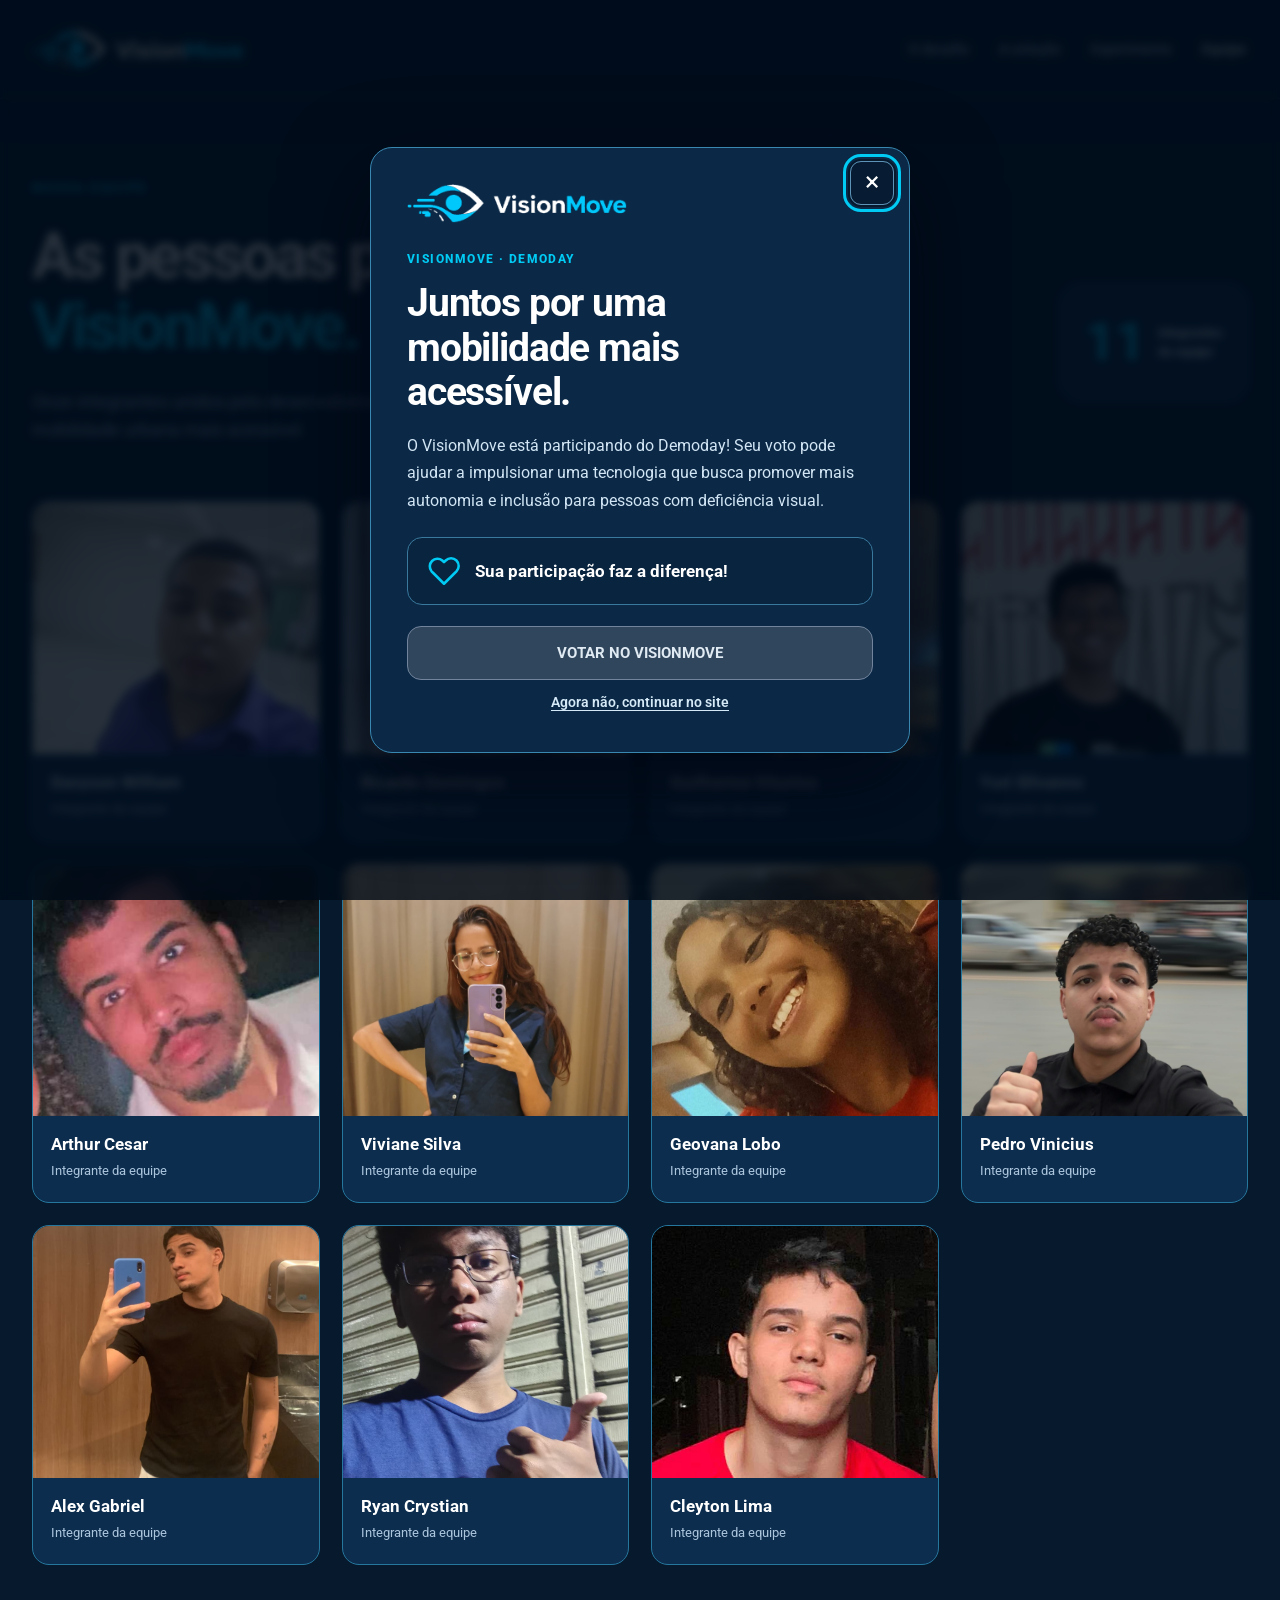
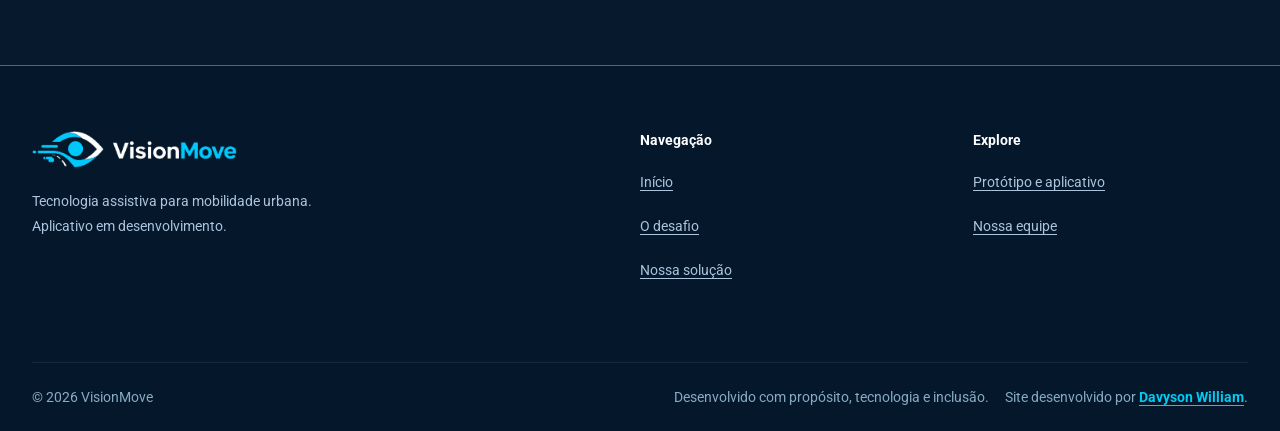
==== commit d7e84bfd: "Remover avisos explicativos do modal de votação Demoday" ====
--- a/equipe.html
+++ b/equipe.html
@@ -29,9 +29,7 @@
       </div>
     </div>
     <a id="demoday-voting-link" class="button primary demoday-voting-link" href="" target="_blank" rel="noopener noreferrer" hidden>VOTAR NO VISIONMOVE <span class="sr-only">(abre em nova aba)</span></a>
-    <button id="demoday-voting-unavailable" class="button primary demoday-voting-unavailable" type="button" disabled aria-describedby="demoday-voting-pending" hidden>VOTAR NO VISIONMOVE</button>
-    <p id="demoday-voting-pending" class="demoday-voting-pending" hidden>A votação será liberada assim que recebermos o link oficial do evento.</p>
-    <p class="demoday-voting-note">A votação acontece em uma página externa do evento. O VisionMove não coleta votos neste site.</p>
+    <button id="demoday-voting-unavailable" class="button primary demoday-voting-unavailable" type="button" disabled hidden>VOTAR NO VISIONMOVE</button>
     <button class="demoday-voting-later" type="button" data-close-demoday-voting>Agora não, continuar no site</button>
   </div>
 </dialog>
--- a/style.css
+++ b/style.css
@@ -175,9 +175,9 @@
   border:1px solid #39799d;border-radius:15px;
   background:#09243f;padding:16px 19px;margin-bottom:21px;
 }
-.demoday-voting-percentage{display:flex;flex-direction:column;gap:3px}
-.demoday-voting-percentage strong{font-size:clamp(38px,7vw,49px);font-weight:900;color:var(--cyan);line-height:1}
-.demoday-voting-percentage span{font-size:13px;line-height:1.5;color:#d2e6f5}
+.demoday-voting-impact{display:flex;align-items:center;gap:14px;min-width:0}
+.demoday-voting-impact-icon{width:34px;height:34px;flex:0 0 34px;color:var(--cyan)}
+.demoday-voting-impact strong{font-size:17px;line-height:1.45;color:#fff}
 .demoday-voting-qr-area{display:flex;flex-direction:column;align-items:center;gap:8px;text-align:center;flex:0 0 140px}
 .demoday-voting-qr-area img{width:132px;height:132px;object-fit:contain;border:6px solid white;border-radius:9px;background:white}
 .demoday-voting-qr-area span{font-size:12px;color:#d2e6f5}
@@ -187,8 +187,10 @@
 }
 .demoday-voting-dialog .demoday-voting-unavailable{
   color:#e0eaf3;background:#30465c;border:1px solid #72849c;cursor:not-allowed;
+  opacity:1;
 }
 .demoday-voting-dialog .demoday-voting-unavailable:hover{transform:none}
+.demoday-voting-pending{font-size:13px;color:#d7e9f6;line-height:1.6;text-align:center;margin:12px 0 4px}
 .demoday-voting-note{font-size:12px;color:#b6d0e4;line-height:1.6;margin:13px 0 14px}
 .demoday-voting-later{
   display:block;width:100%;min-height:44px;border:0;border-radius:10px;
@@ -217,7 +219,7 @@
   .demoday-voting-qr-area img{width:108px;height:108px}
   .demoday-voting-reopen{right:12px;bottom:12px}
 }
-@media(max-width:365px){.demoday-voting-details{flex-direction:column;align-items:flex-start}.demoday-voting-qr-area{align-self:center}}
+@media(max-width:365px){.demoday-voting-details{flex-direction:column;align-items:flex-start}.demoday-voting-qr-area{align-self:center}.demoday-voting-impact strong{font-size:16px}}
 @media(prefers-reduced-motion:reduce){.demoday-voting-dialog::backdrop{backdrop-filter:none}}
 @media(forced-colors:active){
   .demoday-voting-dialog,.demoday-voting-reopen,.demoday-voting-close{border:2px solid ButtonText}
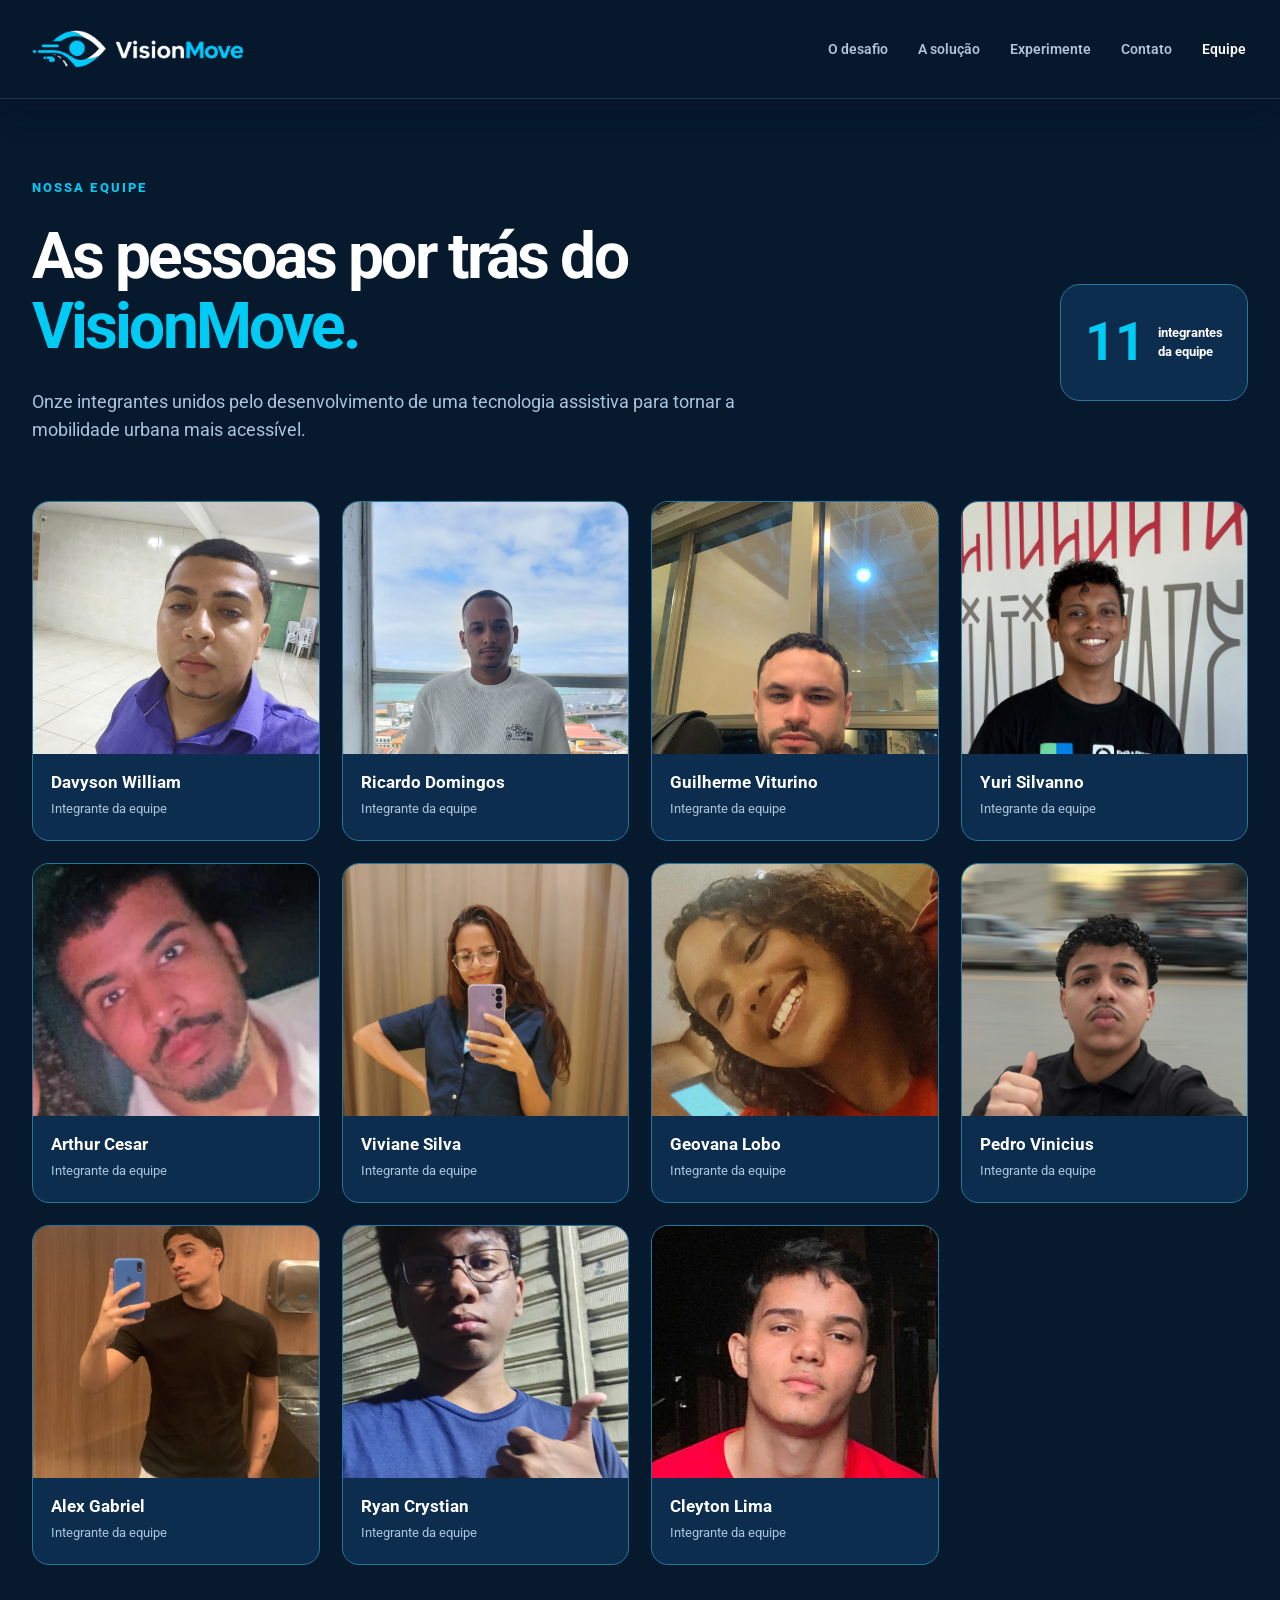
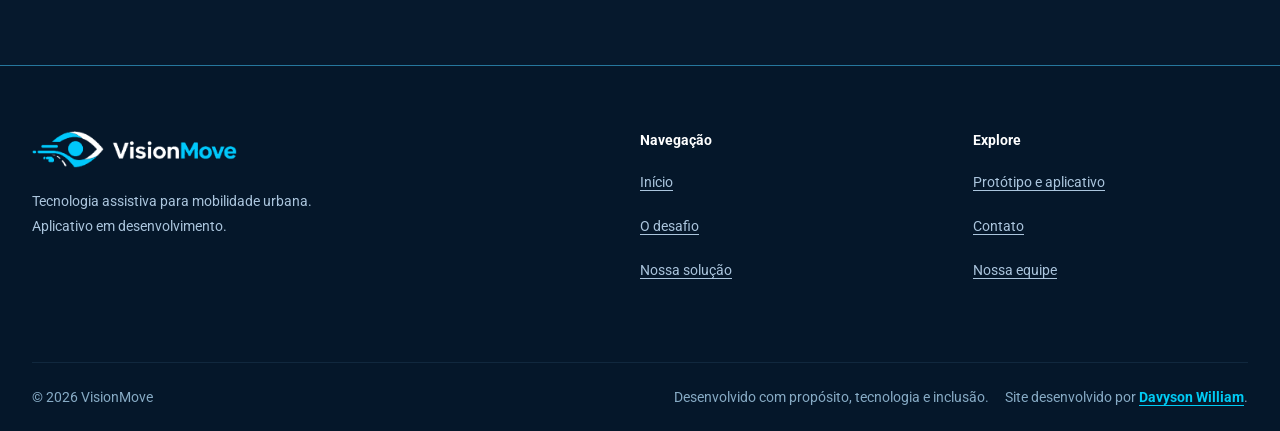
==== commit d7538ef9: "Retirar votação da página da equipe e incluir acesso a contato" ====
--- a/equipe.html
+++ b/equipe.html
@@ -1,6 +1,6 @@
 <!doctype html><html lang="pt-BR"><head><meta charset="utf-8"><meta name="viewport" content="width=device-width,initial-scale=1"><meta name="theme-color" content="#06192d"><meta name="description" content="Conheça as 11 pessoas por trás do VisionMove, um projeto de tecnologia assistiva para mobilidade urbana."><title>Nossa equipe — VisionMove</title><link rel="icon" type="image/png" sizes="32x32" href="/assets/favicon-32x32.png?v=3">
 <link rel="icon" type="image/png" sizes="64x64" href="/assets/favicon-64x64.png?v=3">
-<link rel="apple-touch-icon" href="/assets/favicon-64x64.png?v=3"><link rel="preconnect" href="https://fonts.googleapis.com"><link rel="preconnect" href="https://fonts.gstatic.com" crossorigin><link href="https://fonts.googleapis.com/css2?family=Roboto:wght@400;500;600;700;800;900&display=swap" rel="stylesheet"><link rel="stylesheet" href="style.css"><noscript><style>@media(max-width:880px){.menu-button{display:none!important}.mobile-nav[hidden]{display:block!important;position:static!important}}</style></noscript></head><body><a class="skip" href="#conteudo">Pular para o conteúdo</a><header class="header"><div class="container header-inner"><a class="brand" href="./" aria-label="VisionMove — início"><img src="assets/logo-visionmove.png" alt=""></a><nav class="main-nav" aria-label="Navegação principal"><a href="./#desafio">O desafio</a><a href="./#solucao">A solução</a><a href="./#experimente">Experimente</a><a aria-current="page" href="equipe">Equipe</a></nav><button type="button" class="menu-button" aria-expanded="false" aria-controls="mobile-nav" aria-label="Abrir menu de navegação"><span class="menu-glyph" aria-hidden="true">☰</span></button></div><nav class="mobile-nav" id="mobile-nav" aria-label="Menu móvel" hidden><a href="./#desafio">O desafio</a><a href="./#solucao">A solução</a><a href="./#experimente">Experimente</a><a href="equipe" aria-current="page">Nossa equipe</a></nav></header><main id="conteudo" tabindex="-1"><section class="team-hero container"><p class="eyebrow">NOSSA EQUIPE</p><div class="team-heading"><div><h1>As pessoas por trás do <span>VisionMove.</span></h1><p class="muted">Onze integrantes unidos pelo desenvolvimento de uma tecnologia assistiva para tornar a mobilidade urbana mais acessível.</p></div><div class="team-count"><strong>11</strong><span>integrantes<br>da equipe</span></div></div></section><section class="team-area container" aria-labelledby="team-list-title"><h2 id="team-list-title" class="sr-only">Integrantes da equipe</h2><div class="people-grid"><article class="person"><div class="portrait"><img src="assets/equipe/davyson-william.jpeg" data-fallback="assets/equipe/davyson-william.webp" decoding="async" alt="Foto de Davyson William" loading="lazy" onerror="if(this.dataset.fallback &amp;&amp; !this.dataset.fallbackTried){this.dataset.fallbackTried='1';this.src=this.dataset.fallback}else{this.style.display='none';this.nextElementSibling.hidden=false}"><span class="initials" hidden aria-hidden="true">DW</span></div><div class="person-text"><h3>Davyson William</h3><p>Integrante da equipe</p></div></article>
+<link rel="apple-touch-icon" href="/assets/favicon-64x64.png?v=3"><link rel="preconnect" href="https://fonts.googleapis.com"><link rel="preconnect" href="https://fonts.gstatic.com" crossorigin><link href="https://fonts.googleapis.com/css2?family=Roboto:wght@400;500;600;700;800;900&display=swap" rel="stylesheet"><link rel="stylesheet" href="style.css"><noscript><style>@media(max-width:880px){.menu-button{display:none!important}.mobile-nav[hidden]{display:block!important;position:static!important}}</style></noscript></head><body><a class="skip" href="#conteudo">Pular para o conteúdo</a><header class="header"><div class="container header-inner"><a class="brand" href="./" aria-label="VisionMove — início"><img src="assets/logo-visionmove.png" alt=""></a><nav class="main-nav" aria-label="Navegação principal"><a href="./#desafio">O desafio</a><a href="./#solucao">A solução</a><a href="./#experimente">Experimente</a><a href="./#contato">Contato</a><a aria-current="page" href="equipe">Equipe</a></nav><button type="button" class="menu-button" aria-expanded="false" aria-controls="mobile-nav" aria-label="Abrir menu de navegação"><span class="menu-glyph" aria-hidden="true">☰</span></button></div><nav class="mobile-nav" id="mobile-nav" aria-label="Menu móvel" hidden><a href="./#desafio">O desafio</a><a href="./#solucao">A solução</a><a href="./#experimente">Experimente</a><a href="./#contato">Contato</a><a href="equipe" aria-current="page">Nossa equipe</a></nav></header><main id="conteudo" tabindex="-1"><section class="team-hero container"><p class="eyebrow">NOSSA EQUIPE</p><div class="team-heading"><div><h1>As pessoas por trás do <span>VisionMove.</span></h1><p class="muted">Onze integrantes unidos pelo desenvolvimento de uma tecnologia assistiva para tornar a mobilidade urbana mais acessível.</p></div><div class="team-count"><strong>11</strong><span>integrantes<br>da equipe</span></div></div></section><section class="team-area container" aria-labelledby="team-list-title"><h2 id="team-list-title" class="sr-only">Integrantes da equipe</h2><div class="people-grid"><article class="person"><div class="portrait"><img src="assets/equipe/davyson-william.jpeg" data-fallback="assets/equipe/davyson-william.webp" decoding="async" alt="Foto de Davyson William" loading="lazy" onerror="if(this.dataset.fallback &amp;&amp; !this.dataset.fallbackTried){this.dataset.fallbackTried='1';this.src=this.dataset.fallback}else{this.style.display='none';this.nextElementSibling.hidden=false}"><span class="initials" hidden aria-hidden="true">DW</span></div><div class="person-text"><h3>Davyson William</h3><p>Integrante da equipe</p></div></article>
 <article class="person"><div class="portrait"><img src="assets/equipe/ricardo-domingos.jpeg" data-fallback="assets/equipe/ricardo-domingos.webp" decoding="async" alt="Foto de Ricardo Domingos" loading="lazy" onerror="if(this.dataset.fallback &amp;&amp; !this.dataset.fallbackTried){this.dataset.fallbackTried='1';this.src=this.dataset.fallback}else{this.style.display='none';this.nextElementSibling.hidden=false}"><span class="initials" hidden aria-hidden="true">RD</span></div><div class="person-text"><h3>Ricardo Domingos</h3><p>Integrante da equipe</p></div></article>
 <article class="person"><div class="portrait"><img src="assets/equipe/guilherme-viturino.jpeg" alt="Foto de Guilherme Viturino" loading="lazy" onerror="this.style.display='none';this.nextElementSibling.hidden=false"><span class="initials" hidden aria-hidden="true">GV</span></div><div class="person-text"><h3>Guilherme Viturino</h3><p>Integrante da equipe</p></div></article>
 <article class="person"><div class="portrait"><img src="assets/equipe/yuri-silvanno.jpeg" data-fallback="assets/equipe/yuri-silvanno.webp" decoding="async" alt="Foto de Yuri Silvanno" loading="lazy" onerror="if(this.dataset.fallback &amp;&amp; !this.dataset.fallbackTried){this.dataset.fallbackTried='1';this.src=this.dataset.fallback}else{this.style.display='none';this.nextElementSibling.hidden=false}"><span class="initials" hidden aria-hidden="true">YS</span></div><div class="person-text"><h3>Yuri Silvanno</h3><p>Integrante da equipe</p></div></article>
@@ -10,28 +10,4 @@
 <article class="person"><div class="portrait"><img src="assets/equipe/pedro-vinicius.jpeg" decoding="async" alt="Foto de Pedro Vinicius" loading="lazy" onerror="if(this.dataset.fallback &amp;&amp; !this.dataset.fallbackTried){this.dataset.fallbackTried='1';this.src=this.dataset.fallback}else{this.style.display='none';this.nextElementSibling.hidden=false}"><span class="initials" hidden aria-hidden="true">PV</span></div><div class="person-text"><h3>Pedro Vinicius</h3><p>Integrante da equipe</p></div></article>
 <article class="person"><div class="portrait"><img src="assets/equipe/alex-gabriel.jpeg" data-fallback="assets/equipe/alex-gabriel.webp" decoding="async" alt="Foto de Alex Gabriel" loading="lazy" onerror="if(this.dataset.fallback &amp;&amp; !this.dataset.fallbackTried){this.dataset.fallbackTried='1';this.src=this.dataset.fallback}else{this.style.display='none';this.nextElementSibling.hidden=false}"><span class="initials" hidden aria-hidden="true">AG</span></div><div class="person-text"><h3>Alex Gabriel</h3><p>Integrante da equipe</p></div></article>
 <article class="person"><div class="portrait"><img src="assets/equipe/ryan-cristian.jpeg" decoding="async" alt="Foto de Ryan Crystian" loading="lazy" onerror="this.style.display='none';this.nextElementSibling.hidden=false"><span class="initials" hidden aria-hidden="true">RC</span></div><div class="person-text"><h3>Ryan Crystian</h3><p>Integrante da equipe</p></div></article>
-<article class="person"><div class="portrait"><img src="assets/equipe/cleyton-lima.jpeg" data-fallback="assets/equipe/cleyton-lima.webp" decoding="async" alt="Foto de Cleyton Lima" loading="lazy" onerror="if(this.dataset.fallback &amp;&amp; !this.dataset.fallbackTried){this.dataset.fallbackTried='1';this.src=this.dataset.fallback}else{this.style.display='none';this.nextElementSibling.hidden=false}"><span class="initials" hidden aria-hidden="true">CL</span></div><div class="person-text"><h3>Cleyton Lima</h3><p>Integrante da equipe</p></div></article></div></section></main><!-- Modal de convite à votação do Demoday; link oficial configurável em votacao-config.js. -->
-<dialog id="demoday-voting-dialog" class="demoday-voting-dialog" aria-labelledby="demoday-voting-title" aria-describedby="demoday-voting-description">
-  <div class="demoday-voting-content">
-    <button class="demoday-voting-close" type="button" data-close-demoday-voting aria-label="Fechar aviso de votação">×</button>
-    <img class="demoday-voting-logo" src="assets/logo-visionmove.png" alt="VisionMove">
-    <p class="demoday-voting-kicker">VISIONMOVE · DEMODAY</p>
-    <h2 id="demoday-voting-title">Juntos por uma mobilidade mais acessível.</h2>
-    <p id="demoday-voting-description" class="demoday-voting-description">O VisionMove está participando do Demoday! Seu voto pode ajudar a impulsionar uma tecnologia que busca promover mais autonomia e inclusão para pessoas com deficiência visual.</p>
-    <div class="demoday-voting-details">
-      <div class="demoday-voting-impact">
-        <svg class="demoday-voting-impact-icon" viewBox="0 0 24 24" fill="none" stroke="currentColor" stroke-width="1.8" stroke-linecap="round" stroke-linejoin="round" aria-hidden="true"><path d="M20.8 4.6a5.4 5.4 0 0 0-7.6 0L12 5.8l-1.2-1.2a5.4 5.4 0 0 0-7.6 7.6l1.2 1.2L12 21l7.6-7.6 1.2-1.2a5.4 5.4 0 0 0 0-7.6Z"/></svg>
-        <strong>Sua participação faz a diferença!</strong>
-      </div>
-      <div class="demoday-voting-qr-area" id="demoday-voting-qr-area" hidden>
-        <img id="demoday-voting-qr" alt="QR Code para acessar a votação pública do Demoday" width="132" height="132">
-        <span>Ou escaneie o QR Code</span>
-      </div>
-    </div>
-    <a id="demoday-voting-link" class="button primary demoday-voting-link" href="" target="_blank" rel="noopener noreferrer" hidden>VOTAR NO VISIONMOVE <span class="sr-only">(abre em nova aba)</span></a>
-    <button id="demoday-voting-unavailable" class="button primary demoday-voting-unavailable" type="button" disabled hidden>VOTAR NO VISIONMOVE</button>
-    <button class="demoday-voting-later" type="button" data-close-demoday-voting>Agora não, continuar no site</button>
-  </div>
-</dialog>
-<button id="demoday-voting-reopen" class="demoday-voting-reopen" type="button" aria-haspopup="dialog" aria-controls="demoday-voting-dialog" hidden>Votação pública</button>
-<footer class="footer"><div class="container footer-grid"><div><a href="./" aria-label="Página inicial do VisionMove"><img src="assets/logo-visionmove.png" class="footer-logo" alt=""></a><p>Tecnologia assistiva para mobilidade urbana.<br>Aplicativo em desenvolvimento.</p></div><div><h3>Navegação</h3><a href="./">Início</a><a href="./#desafio">O desafio</a><a href="./#solucao">Nossa solução</a></div><div><h3>Explore</h3><a href="./#experimente">Protótipo e aplicativo</a><a href="equipe">Nossa equipe</a></div></div><div class="container footer-bottom"><span>© <span id="year">2026</span> VisionMove</span><span class="footer-bottom-note">Desenvolvido com propósito, tecnologia e inclusão.<span class="footer-credit">Site desenvolvido por <a href="https://www.linkedin.com/in/davysonwss/" target="_blank" rel="noopener noreferrer" aria-label="LinkedIn de Davyson William (abre em nova aba)">Davyson William</a>.</span></span></div></footer><script src="site.js" defer></script><script src="votacao-config.js" defer></script><script src="votacao.js" defer></script></body></html>+<article class="person"><div class="portrait"><img src="assets/equipe/cleyton-lima.jpeg" data-fallback="assets/equipe/cleyton-lima.webp" decoding="async" alt="Foto de Cleyton Lima" loading="lazy" onerror="if(this.dataset.fallback &amp;&amp; !this.dataset.fallbackTried){this.dataset.fallbackTried='1';this.src=this.dataset.fallback}else{this.style.display='none';this.nextElementSibling.hidden=false}"><span class="initials" hidden aria-hidden="true">CL</span></div><div class="person-text"><h3>Cleyton Lima</h3><p>Integrante da equipe</p></div></article></div></section></main><footer class="footer"><div class="container footer-grid"><div><a href="./" aria-label="Página inicial do VisionMove"><img src="assets/logo-visionmove.png" class="footer-logo" alt=""></a><p>Tecnologia assistiva para mobilidade urbana.<br>Aplicativo em desenvolvimento.</p></div><div><h3>Navegação</h3><a href="./">Início</a><a href="./#desafio">O desafio</a><a href="./#solucao">Nossa solução</a></div><div><h3>Explore</h3><a href="./#experimente">Protótipo e aplicativo</a><a href="./#contato">Contato</a><a href="equipe">Nossa equipe</a></div></div><div class="container footer-bottom"><span>© <span id="year">2026</span> VisionMove</span><span class="footer-bottom-note">Desenvolvido com propósito, tecnologia e inclusão.<span class="footer-credit">Site desenvolvido por <a href="https://www.linkedin.com/in/davysonwss/" target="_blank" rel="noopener noreferrer" aria-label="LinkedIn de Davyson William (abre em nova aba)">Davyson William</a>.</span></span></div></footer><script src="site.js" defer></script></body></html>
--- a/style.css
+++ b/style.css
@@ -190,12 +190,10 @@
   opacity:1;
 }
 .demoday-voting-dialog .demoday-voting-unavailable:hover{transform:none}
-.demoday-voting-pending{font-size:13px;color:#d7e9f6;line-height:1.6;text-align:center;margin:12px 0 4px}
-.demoday-voting-note{font-size:12px;color:#b6d0e4;line-height:1.6;margin:13px 0 14px}
 .demoday-voting-later{
   display:block;width:100%;min-height:44px;border:0;border-radius:10px;
   background:transparent;color:#d5e9f6;text-decoration:underline;text-underline-offset:3px;
-  font-size:14px;font-weight:600;cursor:pointer;
+  font-size:14px;font-weight:600;cursor:pointer;margin-top:13px;
 }
 .demoday-voting-later:hover{color:var(--cyan)}
 .demoday-voting-reopen{
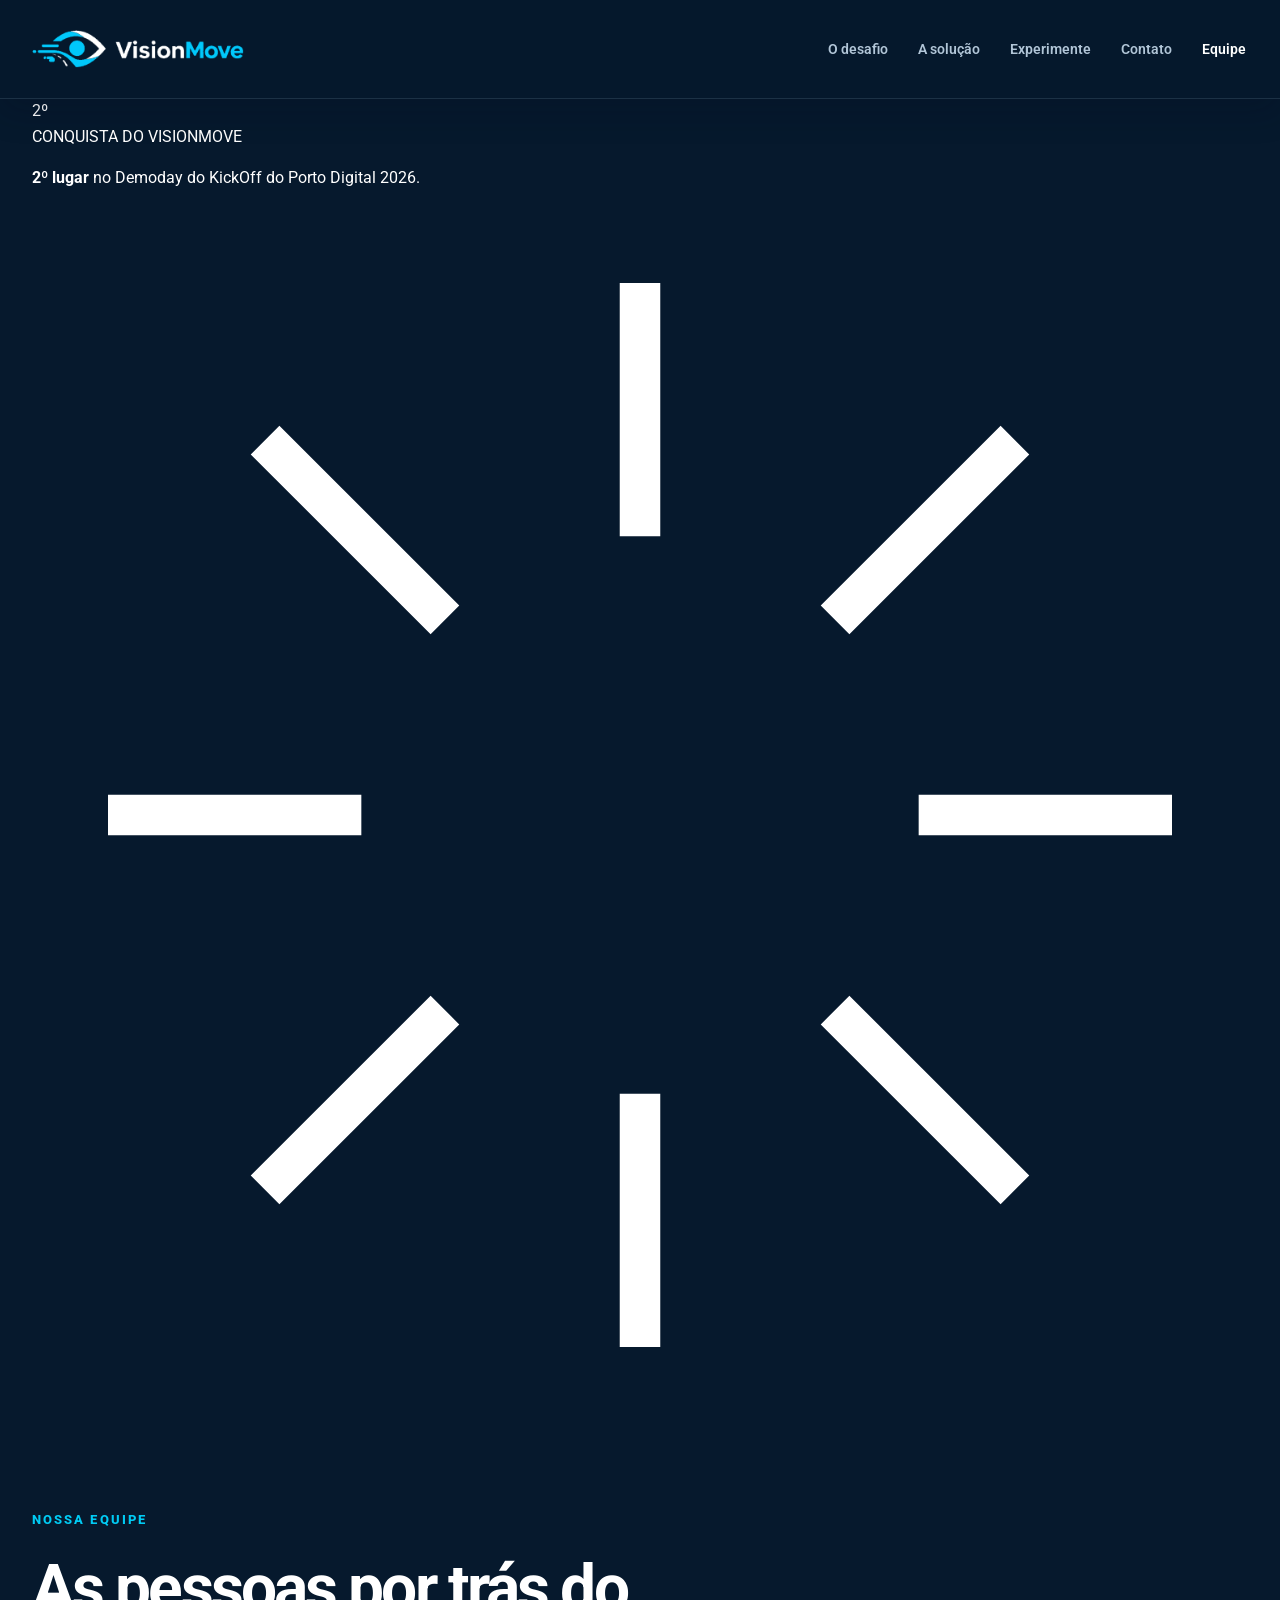
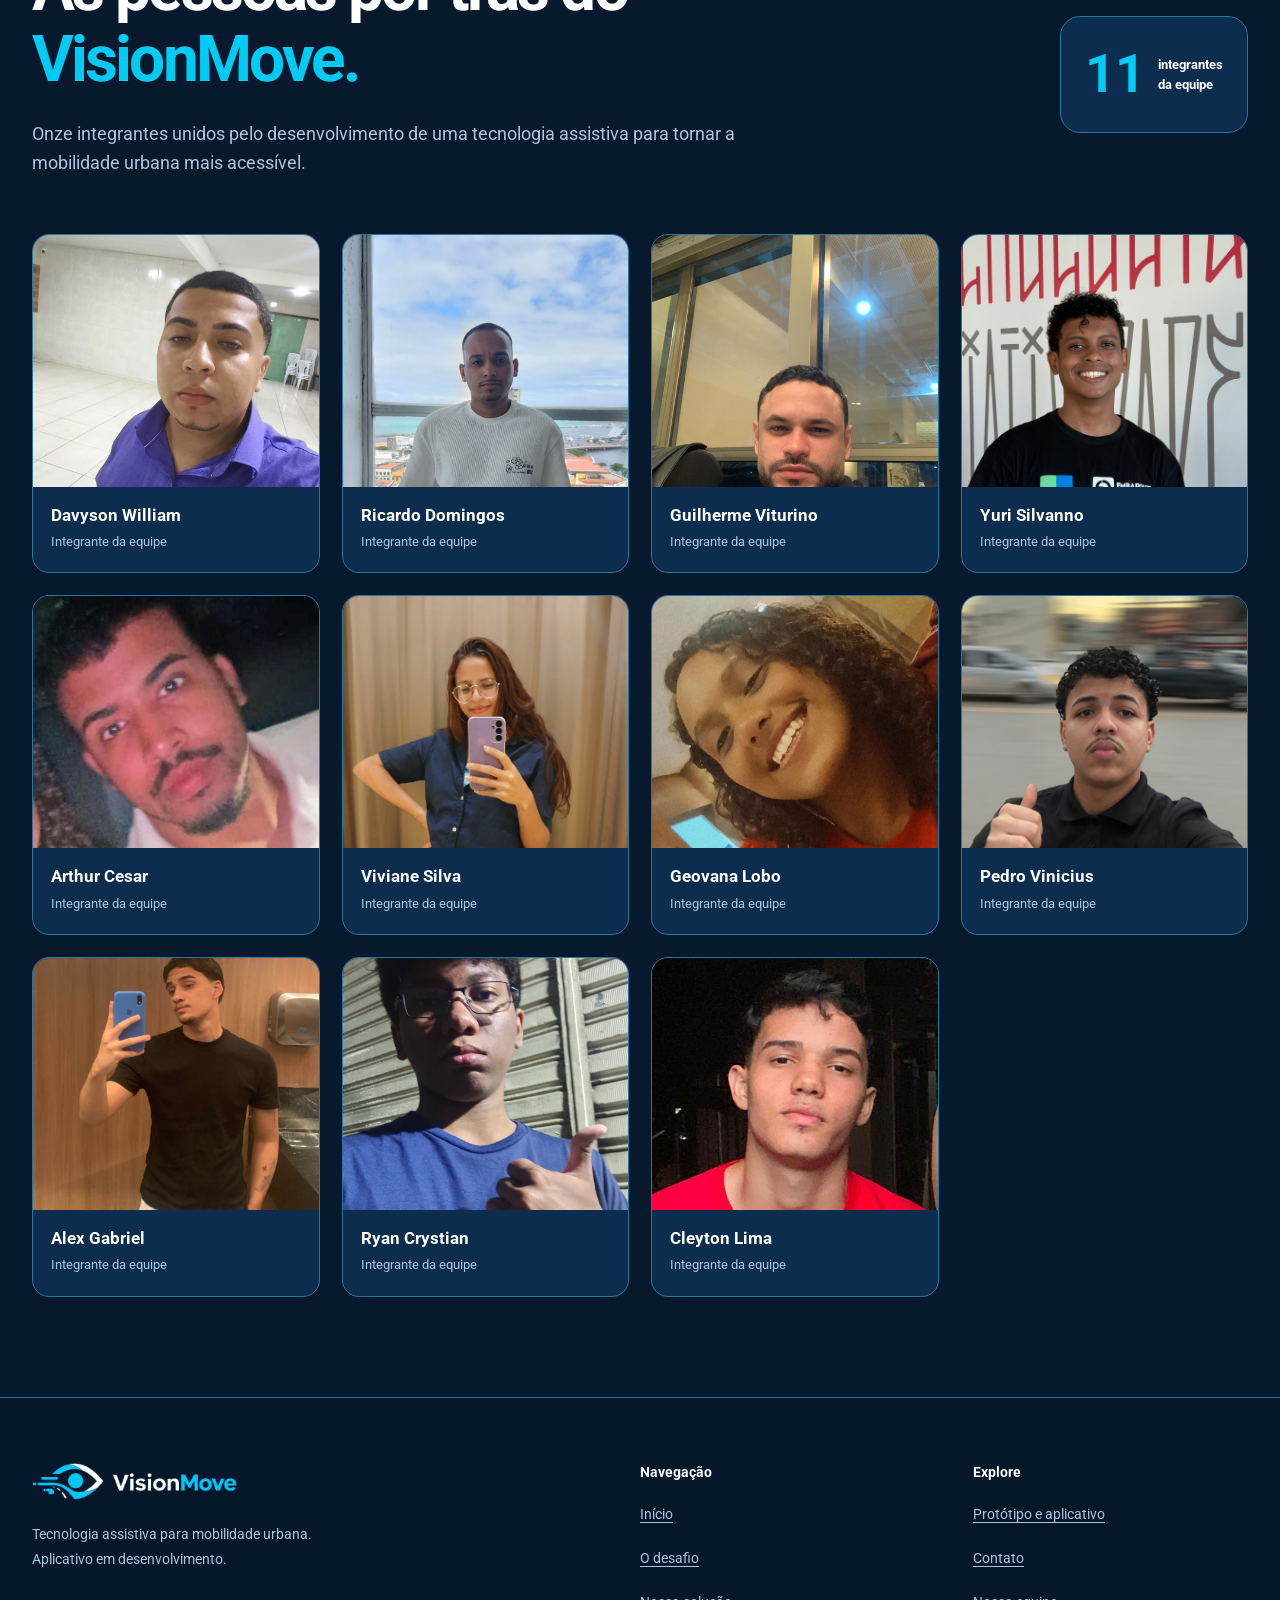
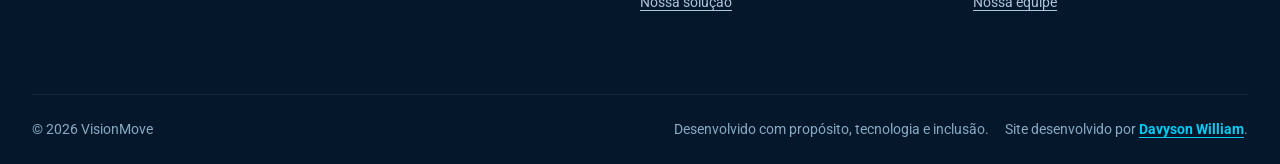
==== commit e3c634fc: "Destacar segundo lugar do VisionMove no Demoday KickOff 2026" ====
--- a/equipe.html
+++ b/equipe.html
@@ -1,6 +1,15 @@
 <!doctype html><html lang="pt-BR"><head><meta charset="utf-8"><meta name="viewport" content="width=device-width,initial-scale=1"><meta name="theme-color" content="#06192d"><meta name="description" content="Conheça as 11 pessoas por trás do VisionMove, um projeto de tecnologia assistiva para mobilidade urbana."><title>Nossa equipe — VisionMove</title><link rel="icon" type="image/png" sizes="32x32" href="/assets/favicon-32x32.png?v=3">
 <link rel="icon" type="image/png" sizes="64x64" href="/assets/favicon-64x64.png?v=3">
-<link rel="apple-touch-icon" href="/assets/favicon-64x64.png?v=3"><link rel="preconnect" href="https://fonts.googleapis.com"><link rel="preconnect" href="https://fonts.gstatic.com" crossorigin><link href="https://fonts.googleapis.com/css2?family=Roboto:wght@400;500;600;700;800;900&display=swap" rel="stylesheet"><link rel="stylesheet" href="style.css"><noscript><style>@media(max-width:880px){.menu-button{display:none!important}.mobile-nav[hidden]{display:block!important;position:static!important}}</style></noscript></head><body><a class="skip" href="#conteudo">Pular para o conteúdo</a><header class="header"><div class="container header-inner"><a class="brand" href="./" aria-label="VisionMove — início"><img src="assets/logo-visionmove.png" alt=""></a><nav class="main-nav" aria-label="Navegação principal"><a href="./#desafio">O desafio</a><a href="./#solucao">A solução</a><a href="./#experimente">Experimente</a><a href="./#contato">Contato</a><a aria-current="page" href="equipe">Equipe</a></nav><button type="button" class="menu-button" aria-expanded="false" aria-controls="mobile-nav" aria-label="Abrir menu de navegação"><span class="menu-glyph" aria-hidden="true">☰</span></button></div><nav class="mobile-nav" id="mobile-nav" aria-label="Menu móvel" hidden><a href="./#desafio">O desafio</a><a href="./#solucao">A solução</a><a href="./#experimente">Experimente</a><a href="./#contato">Contato</a><a href="equipe" aria-current="page">Nossa equipe</a></nav></header><main id="conteudo" tabindex="-1"><section class="team-hero container"><p class="eyebrow">NOSSA EQUIPE</p><div class="team-heading"><div><h1>As pessoas por trás do <span>VisionMove.</span></h1><p class="muted">Onze integrantes unidos pelo desenvolvimento de uma tecnologia assistiva para tornar a mobilidade urbana mais acessível.</p></div><div class="team-count"><strong>11</strong><span>integrantes<br>da equipe</span></div></div></section><section class="team-area container" aria-labelledby="team-list-title"><h2 id="team-list-title" class="sr-only">Integrantes da equipe</h2><div class="people-grid"><article class="person"><div class="portrait"><img src="assets/equipe/davyson-william.jpeg" data-fallback="assets/equipe/davyson-william.webp" decoding="async" alt="Foto de Davyson William" loading="lazy" onerror="if(this.dataset.fallback &amp;&amp; !this.dataset.fallbackTried){this.dataset.fallbackTried='1';this.src=this.dataset.fallback}else{this.style.display='none';this.nextElementSibling.hidden=false}"><span class="initials" hidden aria-hidden="true">DW</span></div><div class="person-text"><h3>Davyson William</h3><p>Integrante da equipe</p></div></article>
+<link rel="apple-touch-icon" href="/assets/favicon-64x64.png?v=3"><link rel="preconnect" href="https://fonts.googleapis.com"><link rel="preconnect" href="https://fonts.gstatic.com" crossorigin><link href="https://fonts.googleapis.com/css2?family=Roboto:wght@400;500;600;700;800;900&display=swap" rel="stylesheet"><link rel="stylesheet" href="style.css"><noscript><style>@media(max-width:880px){.menu-button{display:none!important}.mobile-nav[hidden]{display:block!important;position:static!important}}</style></noscript></head><body><a class="skip" href="#conteudo">Pular para o conteúdo</a><header class="header"><div class="container header-inner"><a class="brand" href="./" aria-label="VisionMove — início"><img src="assets/logo-visionmove.png" alt=""></a><nav class="main-nav" aria-label="Navegação principal"><a href="./#desafio">O desafio</a><a href="./#solucao">A solução</a><a href="./#experimente">Experimente</a><a href="./#contato">Contato</a><a aria-current="page" href="equipe">Equipe</a></nav><button type="button" class="menu-button" aria-expanded="false" aria-controls="mobile-nav" aria-label="Abrir menu de navegação"><span class="menu-glyph" aria-hidden="true">☰</span></button></div><nav class="mobile-nav" id="mobile-nav" aria-label="Menu móvel" hidden><a href="./#desafio">O desafio</a><a href="./#solucao">A solução</a><a href="./#experimente">Experimente</a><a href="./#contato">Contato</a><a href="equipe" aria-current="page">Nossa equipe</a></nav></header><main id="conteudo" tabindex="-1">
+<aside class="achievement-banner container" aria-label="Reconhecimento do VisionMove no Demoday do KickOff do Porto Digital 2026">
+  <div class="achievement-medal" aria-hidden="true"><span>2º</span></div>
+  <div class="achievement-copy">
+    <p class="achievement-eyebrow">CONQUISTA DO VISIONMOVE</p>
+    <p class="achievement-title"><strong>2º lugar</strong> no Demoday do KickOff do Porto Digital 2026.</p>
+  </div>
+  <svg class="achievement-spark" viewBox="0 0 48 48" fill="none" stroke="currentColor" stroke-width="1.6" aria-hidden="true"><path d="M24 3v10m0 22v10M3 24h10m22 0h10M9.2 9.2l7.1 7.1m15.4 15.4 7.1 7.1m0-29.6-7.1 7.1m-15.4 15.4-7.1 7.1"/></svg>
+</aside>
+<section class="team-hero container"><p class="eyebrow">NOSSA EQUIPE</p><div class="team-heading"><div><h1>As pessoas por trás do <span>VisionMove.</span></h1><p class="muted">Onze integrantes unidos pelo desenvolvimento de uma tecnologia assistiva para tornar a mobilidade urbana mais acessível.</p></div><div class="team-count"><strong>11</strong><span>integrantes<br>da equipe</span></div></div></section><section class="team-area container" aria-labelledby="team-list-title"><h2 id="team-list-title" class="sr-only">Integrantes da equipe</h2><div class="people-grid"><article class="person"><div class="portrait"><img src="assets/equipe/davyson-william.jpeg" data-fallback="assets/equipe/davyson-william.webp" decoding="async" alt="Foto de Davyson William" loading="lazy" onerror="if(this.dataset.fallback &amp;&amp; !this.dataset.fallbackTried){this.dataset.fallbackTried='1';this.src=this.dataset.fallback}else{this.style.display='none';this.nextElementSibling.hidden=false}"><span class="initials" hidden aria-hidden="true">DW</span></div><div class="person-text"><h3>Davyson William</h3><p>Integrante da equipe</p></div></article>
 <article class="person"><div class="portrait"><img src="assets/equipe/ricardo-domingos.jpeg" data-fallback="assets/equipe/ricardo-domingos.webp" decoding="async" alt="Foto de Ricardo Domingos" loading="lazy" onerror="if(this.dataset.fallback &amp;&amp; !this.dataset.fallbackTried){this.dataset.fallbackTried='1';this.src=this.dataset.fallback}else{this.style.display='none';this.nextElementSibling.hidden=false}"><span class="initials" hidden aria-hidden="true">RD</span></div><div class="person-text"><h3>Ricardo Domingos</h3><p>Integrante da equipe</p></div></article>
 <article class="person"><div class="portrait"><img src="assets/equipe/guilherme-viturino.jpeg" alt="Foto de Guilherme Viturino" loading="lazy" onerror="this.style.display='none';this.nextElementSibling.hidden=false"><span class="initials" hidden aria-hidden="true">GV</span></div><div class="person-text"><h3>Guilherme Viturino</h3><p>Integrante da equipe</p></div></article>
 <article class="person"><div class="portrait"><img src="assets/equipe/yuri-silvanno.jpeg" data-fallback="assets/equipe/yuri-silvanno.webp" decoding="async" alt="Foto de Yuri Silvanno" loading="lazy" onerror="if(this.dataset.fallback &amp;&amp; !this.dataset.fallbackTried){this.dataset.fallbackTried='1';this.src=this.dataset.fallback}else{this.style.display='none';this.nextElementSibling.hidden=false}"><span class="initials" hidden aria-hidden="true">YS</span></div><div class="person-text"><h3>Yuri Silvanno</h3><p>Integrante da equipe</p></div></article>
--- a/style.css
+++ b/style.css
@@ -137,88 +137,3 @@
 /* Links de texto: sublinhado permanente para identificação sem depender de ícones. */
 .stat a,.footer-grid a:not(:has(img)){text-decoration:underline;text-underline-offset:3px;text-decoration-thickness:1px;text-decoration-skip-ink:auto}
 .stat a:hover,.stat a:focus-visible,.footer-grid a:not(:has(img)):hover,.footer-grid a:not(:has(img)):focus-visible{text-decoration:underline;text-decoration-thickness:2px}
-
-/* Demoday — votação pública. Usa a paleta e a tipografia existentes do VisionMove. */
-.demoday-voting-dialog{
-  width:min(540px,calc(100% - 28px));
-  max-width:540px;
-  max-height:min(92dvh,850px);
-  padding:0;
-  margin:auto;
-  border:1px solid #3988b2;
-  border-radius:22px;
-  color:var(--text);
-  background:#0b2947;
-  box-shadow:0 30px 85px rgba(0,6,18,.72);
-  overflow-x:hidden;
-  overflow-y:auto;
-  overscroll-behavior:contain;
-}
-.demoday-voting-dialog:not([open]){display:none}
-.demoday-voting-dialog::backdrop{background:rgba(1,11,25,.84);backdrop-filter:blur(4px)}
-.demoday-voting-content{position:relative;padding:36px 36px 28px}
-.demoday-voting-close{
-  position:absolute;right:15px;top:13px;
-  display:grid;place-items:center;
-  width:44px;height:44px;cursor:pointer;
-  border:1px solid #5d93b6;border-radius:11px;
-  background:rgba(6,25,45,.75);color:#fff;font-size:27px;line-height:1;
-}
-.demoday-voting-close:hover{border-color:var(--cyan);background:#164563}
-.demoday-voting-logo{width:min(220px,calc(100% - 40px));height:auto;display:block;margin-bottom:27px}
-.demoday-voting-kicker{font-size:12px;color:var(--cyan);font-weight:800;letter-spacing:.12em;margin-bottom:12px}
-.demoday-voting-dialog h2{font-size:clamp(29px,5vw,39px);line-height:1.14;letter-spacing:-.03em;margin-bottom:17px;max-width:390px}
-.demoday-voting-description{font-size:16px;line-height:1.72;color:#d2e6f5;margin-bottom:23px}
-.demoday-voting-description strong{color:#fff}
-.demoday-voting-details{
-  display:flex;justify-content:space-between;align-items:center;gap:24px;
-  border:1px solid #39799d;border-radius:15px;
-  background:#09243f;padding:16px 19px;margin-bottom:21px;
-}
-.demoday-voting-impact{display:flex;align-items:center;gap:14px;min-width:0}
-.demoday-voting-impact-icon{width:34px;height:34px;flex:0 0 34px;color:var(--cyan)}
-.demoday-voting-impact strong{font-size:17px;line-height:1.45;color:#fff}
-.demoday-voting-qr-area{display:flex;flex-direction:column;align-items:center;gap:8px;text-align:center;flex:0 0 140px}
-.demoday-voting-qr-area img{width:132px;height:132px;object-fit:contain;border:6px solid white;border-radius:9px;background:white}
-.demoday-voting-qr-area span{font-size:12px;color:#d2e6f5}
-.demoday-voting-dialog .demoday-voting-link,
-.demoday-voting-dialog .demoday-voting-unavailable{
-  width:100%;min-height:54px;text-align:center;line-height:1.4;
-}
-.demoday-voting-dialog .demoday-voting-unavailable{
-  color:#e0eaf3;background:#30465c;border:1px solid #72849c;cursor:not-allowed;
-  opacity:1;
-}
-.demoday-voting-dialog .demoday-voting-unavailable:hover{transform:none}
-.demoday-voting-later{
-  display:block;width:100%;min-height:44px;border:0;border-radius:10px;
-  background:transparent;color:#d5e9f6;text-decoration:underline;text-underline-offset:3px;
-  font-size:14px;font-weight:600;cursor:pointer;margin-top:13px;
-}
-.demoday-voting-later:hover{color:var(--cyan)}
-.demoday-voting-reopen{
-  position:fixed;right:16px;bottom:16px;z-index:40;
-  min-height:46px;max-width:calc(100% - 32px);
-  border:1px solid #00cbf4;border-radius:14px;
-  padding:10px 18px;color:#fff;background:#086ea9;
-  box-shadow:0 8px 25px rgba(0,0,0,.35);
-  font-size:14px;font-weight:700;cursor:pointer;
-}
-.demoday-voting-reopen:hover{background:#005f9e}
-.demoday-voting-dialog [hidden],.demoday-voting-reopen[hidden]{display:none!important}
-body.demoday-voting-open{overflow:hidden}
-@media(max-width:500px){
-  .demoday-voting-content{padding:29px 21px 20px}
-  .demoday-voting-logo{width:185px;margin-bottom:21px}
-  .demoday-voting-dialog h2{font-size:30px;padding-right:12px}
-  .demoday-voting-description{font-size:15px}
-  .demoday-voting-details{padding:13px 15px;gap:13px}
-  .demoday-voting-qr-area{flex-basis:116px}
-  .demoday-voting-qr-area img{width:108px;height:108px}
-  .demoday-voting-reopen{right:12px;bottom:12px}
-}
-@media(max-width:365px){.demoday-voting-details{flex-direction:column;align-items:flex-start}.demoday-voting-qr-area{align-self:center}.demoday-voting-impact strong{font-size:16px}}
-@media(prefers-reduced-motion:reduce){.demoday-voting-dialog::backdrop{backdrop-filter:none}}
-@media(forced-colors:active){
-  .demoday-voting-dialog,.demoday-voting-reopen,.demoday-voting-close{border:2px solid ButtonText}
-}
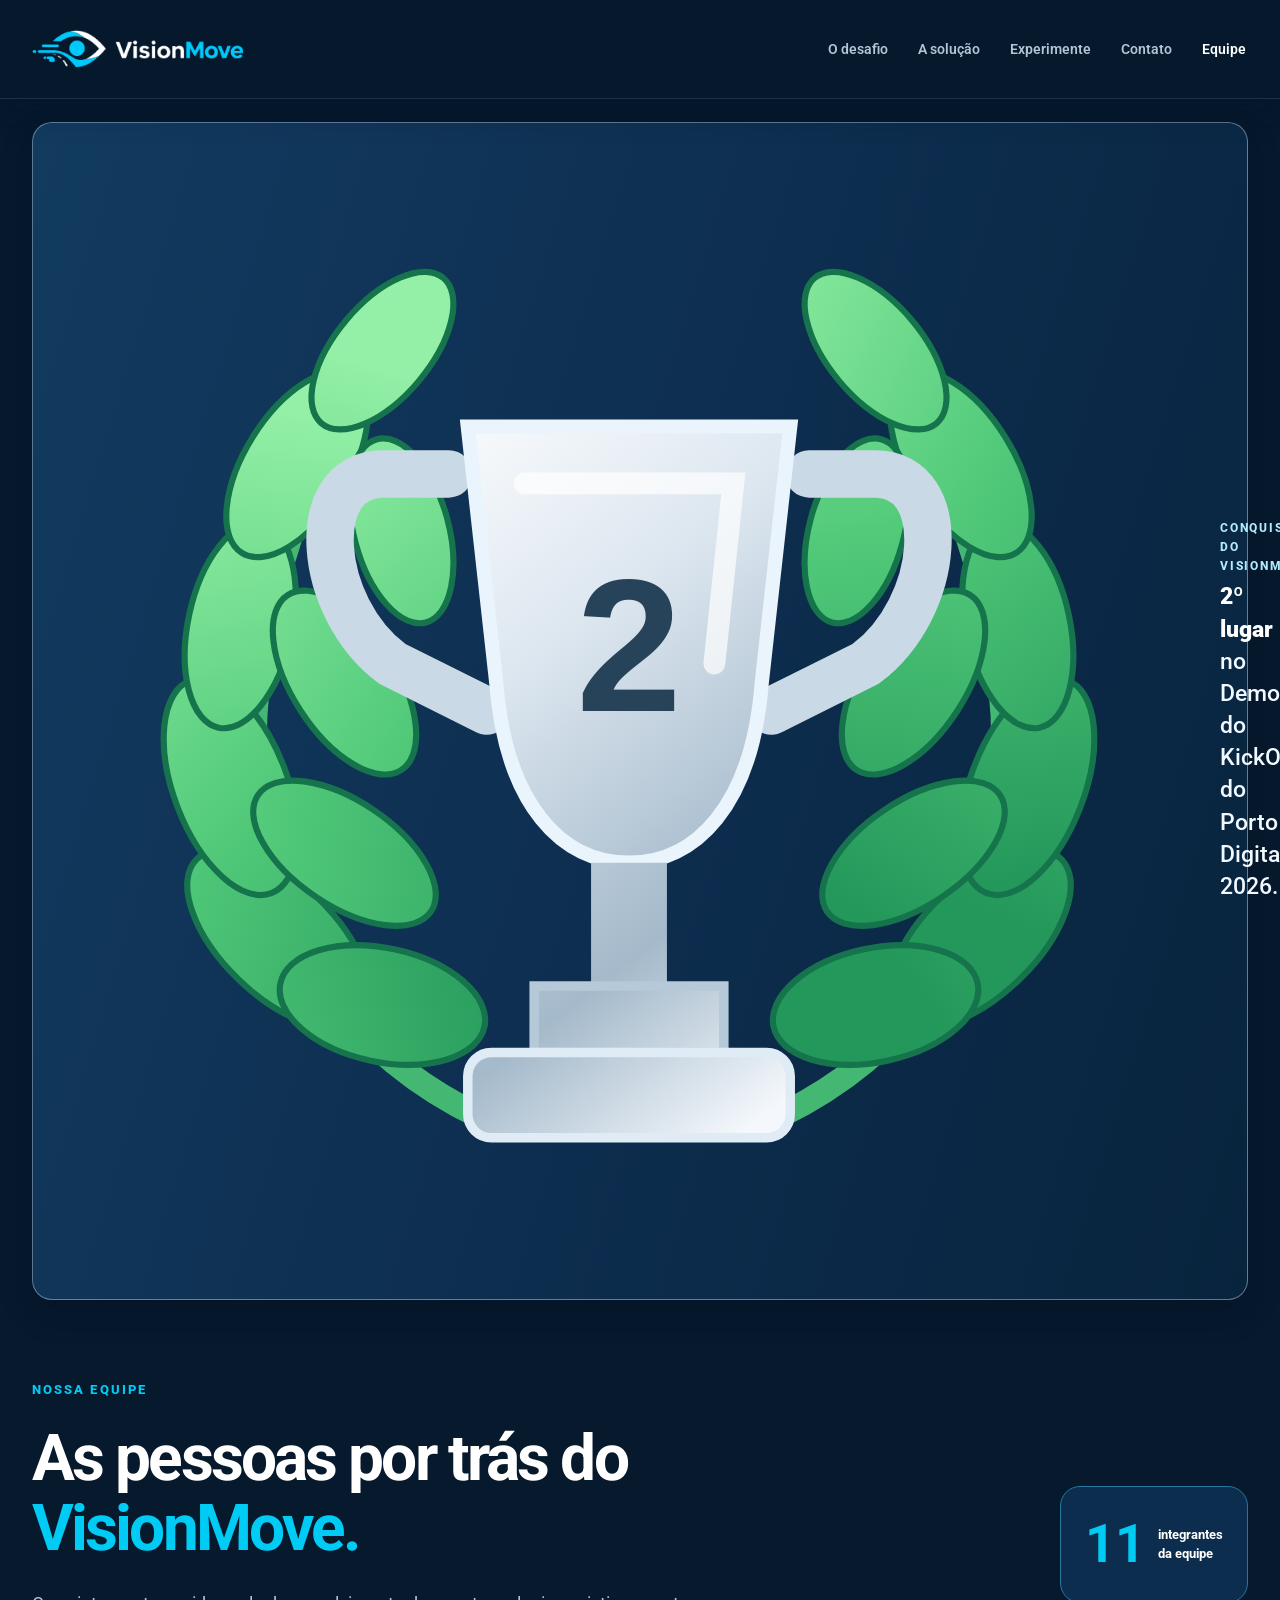
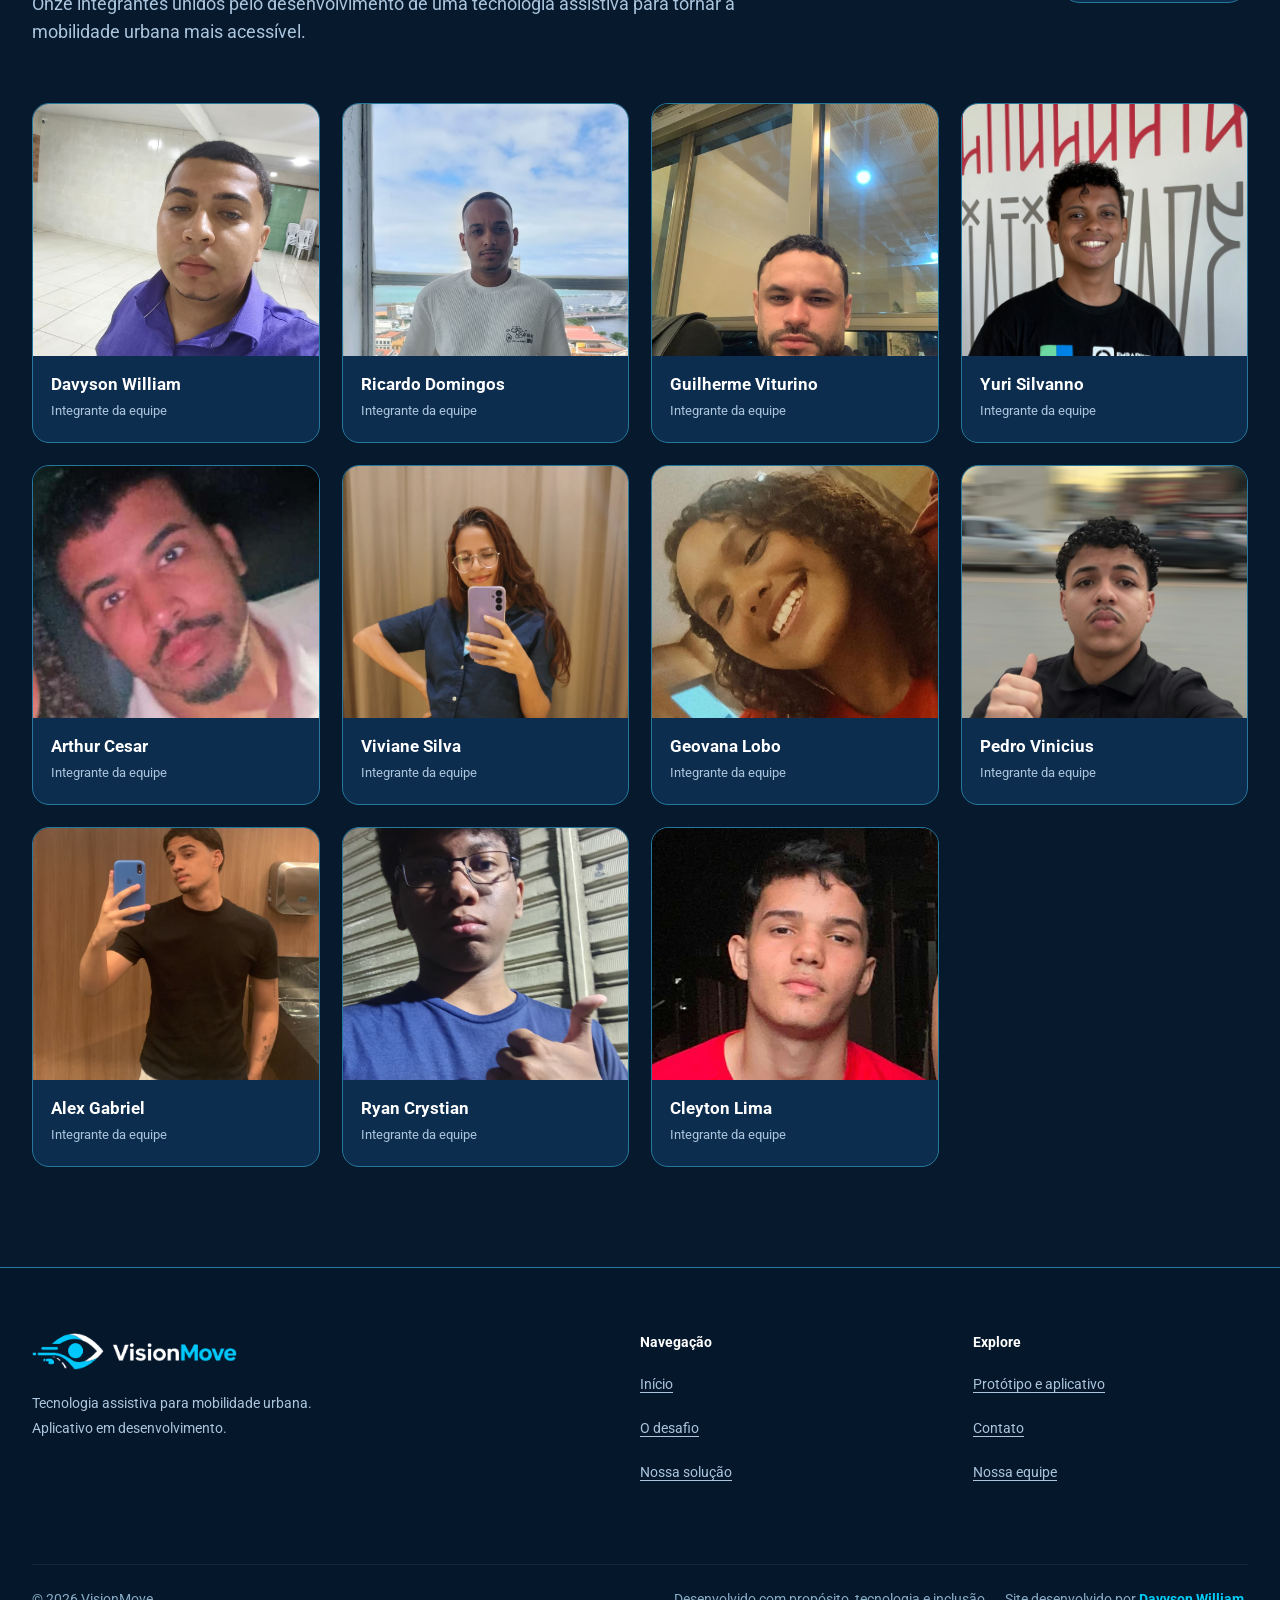
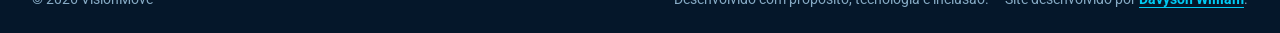
==== commit 62bf0b02: "Substituir círculo por troféu prateado com louros verdes" ====
--- a/equipe.html
+++ b/equipe.html
@@ -2,12 +2,51 @@
 <link rel="icon" type="image/png" sizes="64x64" href="/assets/favicon-64x64.png?v=3">
 <link rel="apple-touch-icon" href="/assets/favicon-64x64.png?v=3"><link rel="preconnect" href="https://fonts.googleapis.com"><link rel="preconnect" href="https://fonts.gstatic.com" crossorigin><link href="https://fonts.googleapis.com/css2?family=Roboto:wght@400;500;600;700;800;900&display=swap" rel="stylesheet"><link rel="stylesheet" href="style.css"><noscript><style>@media(max-width:880px){.menu-button{display:none!important}.mobile-nav[hidden]{display:block!important;position:static!important}}</style></noscript></head><body><a class="skip" href="#conteudo">Pular para o conteúdo</a><header class="header"><div class="container header-inner"><a class="brand" href="./" aria-label="VisionMove — início"><img src="assets/logo-visionmove.png" alt=""></a><nav class="main-nav" aria-label="Navegação principal"><a href="./#desafio">O desafio</a><a href="./#solucao">A solução</a><a href="./#experimente">Experimente</a><a href="./#contato">Contato</a><a aria-current="page" href="equipe">Equipe</a></nav><button type="button" class="menu-button" aria-expanded="false" aria-controls="mobile-nav" aria-label="Abrir menu de navegação"><span class="menu-glyph" aria-hidden="true">☰</span></button></div><nav class="mobile-nav" id="mobile-nav" aria-label="Menu móvel" hidden><a href="./#desafio">O desafio</a><a href="./#solucao">A solução</a><a href="./#experimente">Experimente</a><a href="./#contato">Contato</a><a href="equipe" aria-current="page">Nossa equipe</a></nav></header><main id="conteudo" tabindex="-1">
 <aside class="achievement-banner container" aria-label="Reconhecimento do VisionMove no Demoday do KickOff do Porto Digital 2026">
-  <div class="achievement-medal" aria-hidden="true"><span>2º</span></div>
+  <svg class="achievement-award" viewBox="0 0 120 120" fill="none" xmlns="http://www.w3.org/2000/svg" aria-hidden="true" focusable="false">
+  <defs>
+    <linearGradient id="award-silver" x1="32" y1="30" x2="83" y2="96" gradientUnits="userSpaceOnUse">
+      <stop stop-color="#FFFFFF"/><stop offset=".36" stop-color="#DDE7F0"/><stop offset=".74" stop-color="#A4B9CA"/><stop offset="1" stop-color="#F4F8FC"/>
+    </linearGradient>
+    <linearGradient id="award-laurel" x1="16" y1="32" x2="48" y2="103" gradientUnits="userSpaceOnUse">
+      <stop stop-color="#93F0A6"/><stop offset=".48" stop-color="#51C979"/><stop offset="1" stop-color="#24985B"/>
+    </linearGradient>
+  </defs>
+  <g stroke="#44B873" stroke-width="2.6" stroke-linecap="round">
+    <path d="M47 104C18 92 13 60 31 26"/>
+    <path d="M73 104C102 92 107 60 89 26"/>
+  </g>
+  <g fill="url(#award-laurel)" stroke="#16744D" stroke-width=".65">
+    <ellipse cx="23" cy="84" rx="6" ry="12" transform="rotate(-46 23 84)"/>
+    <ellipse cx="34" cy="91" rx="6" ry="11" transform="rotate(-78 34 91)"/>
+    <ellipse cx="18" cy="68" rx="6" ry="12" transform="rotate(-21 18 68)"/>
+    <ellipse cx="30" cy="75" rx="5.5" ry="11" transform="rotate(-56 30 75)"/>
+    <ellipse cx="19" cy="51" rx="5.5" ry="11" transform="rotate(12 19 51)"/>
+    <ellipse cx="30" cy="57" rx="5.5" ry="11" transform="rotate(-33 30 57)"/>
+    <ellipse cx="25" cy="34" rx="5.5" ry="11" transform="rotate(32 25 34)"/>
+    <ellipse cx="36" cy="41" rx="5" ry="10" transform="rotate(-15 36 41)"/>
+    <ellipse cx="34" cy="22" rx="5" ry="10" transform="rotate(40 34 22)"/>
+    <ellipse cx="97" cy="84" rx="6" ry="12" transform="rotate(46 97 84)"/>
+    <ellipse cx="86" cy="91" rx="6" ry="11" transform="rotate(78 86 91)"/>
+    <ellipse cx="102" cy="68" rx="6" ry="12" transform="rotate(21 102 68)"/>
+    <ellipse cx="90" cy="75" rx="5.5" ry="11" transform="rotate(56 90 75)"/>
+    <ellipse cx="101" cy="51" rx="5.5" ry="11" transform="rotate(-12 101 51)"/>
+    <ellipse cx="90" cy="57" rx="5.5" ry="11" transform="rotate(33 90 57)"/>
+    <ellipse cx="95" cy="34" rx="5.5" ry="11" transform="rotate(-32 95 34)"/>
+    <ellipse cx="84" cy="41" rx="5" ry="10" transform="rotate(15 84 41)"/>
+    <ellipse cx="86" cy="22" rx="5" ry="10" transform="rotate(-40 86 22)"/>
+  </g>
+  <path d="M41 35H34C26 35 27 49 35 55L45 60M79 35H86C94 35 93 49 85 55L75 60" stroke="#C9D9E6" stroke-width="5" stroke-linecap="round" stroke-linejoin="round"/>
+  <path d="M43 30H77L74 57C73 70 67 76 60 76C53 76 47 70 46 57L43 30Z" fill="url(#award-silver)" stroke="#EAF4FC" stroke-width="1.5"/>
+  <path d="M49 36H71L69 55" stroke="#FFFFFF" stroke-width="2.3" stroke-linecap="round" opacity=".7"/>
+  <text x="60" y="60" text-anchor="middle" fill="#274359" font-family="Arial, sans-serif" font-size="20" font-weight="900">2</text>
+  <path d="M56 76H64V90H56V76Z" fill="url(#award-silver)"/>
+  <path d="M50 89H70V96H50V89Z" fill="url(#award-silver)" stroke="#B6C9D8"/>
+  <rect x="43" y="96" width="34" height="9" rx="2.5" fill="url(#award-silver)" stroke="#E0ECF5"/>
+</svg>
   <div class="achievement-copy">
     <p class="achievement-eyebrow">CONQUISTA DO VISIONMOVE</p>
     <p class="achievement-title"><strong>2º lugar</strong> no Demoday do KickOff do Porto Digital 2026.</p>
   </div>
-  <svg class="achievement-spark" viewBox="0 0 48 48" fill="none" stroke="currentColor" stroke-width="1.6" aria-hidden="true"><path d="M24 3v10m0 22v10M3 24h10m22 0h10M9.2 9.2l7.1 7.1m15.4 15.4 7.1 7.1m0-29.6-7.1 7.1m-15.4 15.4-7.1 7.1"/></svg>
 </aside>
 <section class="team-hero container"><p class="eyebrow">NOSSA EQUIPE</p><div class="team-heading"><div><h1>As pessoas por trás do <span>VisionMove.</span></h1><p class="muted">Onze integrantes unidos pelo desenvolvimento de uma tecnologia assistiva para tornar a mobilidade urbana mais acessível.</p></div><div class="team-count"><strong>11</strong><span>integrantes<br>da equipe</span></div></div></section><section class="team-area container" aria-labelledby="team-list-title"><h2 id="team-list-title" class="sr-only">Integrantes da equipe</h2><div class="people-grid"><article class="person"><div class="portrait"><img src="assets/equipe/davyson-william.jpeg" data-fallback="assets/equipe/davyson-william.webp" decoding="async" alt="Foto de Davyson William" loading="lazy" onerror="if(this.dataset.fallback &amp;&amp; !this.dataset.fallbackTried){this.dataset.fallbackTried='1';this.src=this.dataset.fallback}else{this.style.display='none';this.nextElementSibling.hidden=false}"><span class="initials" hidden aria-hidden="true">DW</span></div><div class="person-text"><h3>Davyson William</h3><p>Integrante da equipe</p></div></article>
 <article class="person"><div class="portrait"><img src="assets/equipe/ricardo-domingos.jpeg" data-fallback="assets/equipe/ricardo-domingos.webp" decoding="async" alt="Foto de Ricardo Domingos" loading="lazy" onerror="if(this.dataset.fallback &amp;&amp; !this.dataset.fallbackTried){this.dataset.fallbackTried='1';this.src=this.dataset.fallback}else{this.style.display='none';this.nextElementSibling.hidden=false}"><span class="initials" hidden aria-hidden="true">RD</span></div><div class="person-text"><h3>Ricardo Domingos</h3><p>Integrante da equipe</p></div></article>
--- a/style.css
+++ b/style.css
@@ -137,3 +137,48 @@
 /* Links de texto: sublinhado permanente para identificação sem depender de ícones. */
 .stat a,.footer-grid a:not(:has(img)){text-decoration:underline;text-underline-offset:3px;text-decoration-thickness:1px;text-decoration-skip-ink:auto}
 .stat a:hover,.stat a:focus-visible,.footer-grid a:not(:has(img)):hover,.footer-grid a:not(:has(img)):focus-visible{text-decoration:underline;text-decoration-thickness:2px}
+
+/* Conquista VisionMove: segundo lugar no Demoday do KickOff 2026. */
+.achievement-banner{
+  display:flex;align-items:center;gap:22px;
+  margin-top:24px;padding:19px 27px;
+  border:1px solid rgba(175,199,223,.5);border-radius:20px;
+  background:linear-gradient(107deg,#123b60 0%,#0d2d4e 55%,#08243d 100%);
+  box-shadow:0 14px 34px rgba(0,9,21,.16);
+}
+.achievement-medal{
+  width:72px;height:72px;flex:0 0 72px;
+  position:relative;display:grid;place-items:center;
+  border:3px solid #dce9f6;border-radius:50%;
+  background:linear-gradient(145deg,#f3f8fd 2%,#a4bfd5 53%,#66869e 100%);
+  color:#09233c;box-shadow:0 0 0 5px rgba(175,199,223,.10),inset 0 0 0 3px rgba(255,255,255,.38);
+}
+.achievement-medal::before,.achievement-medal::after{
+  content:"";position:absolute;top:-13px;width:15px;height:20px;
+  background:#00a6e9;z-index:-1;border:1px solid #5dbced;
+}
+.achievement-medal::before{left:15px;transform:rotate(-20deg)}
+.achievement-medal::after{right:15px;transform:rotate(20deg)}
+.achievement-medal span{font-size:30px;font-weight:900;line-height:1;letter-spacing:-.05em}
+.achievement-copy{min-width:0;flex:1}
+.achievement-eyebrow{color:#b2ebff;font-size:12px;font-weight:800;letter-spacing:.15em;margin:0 0 5px}
+.achievement-title{color:#f1f8ff;font-size:clamp(17px,1.85vw,23px);font-weight:500;line-height:1.4;margin:0}
+.achievement-title strong{font-weight:900;color:#fff}
+.achievement-spark{width:33px;height:33px;flex:0 0 33px;color:#a9d7f4;opacity:.75}
+@media(max-width:640px){
+  .achievement-banner{gap:15px;margin-top:18px;padding:17px 16px;border-radius:16px}
+  .achievement-medal{width:58px;height:58px;flex-basis:58px}
+  .achievement-medal span{font-size:25px}
+  .achievement-eyebrow{font-size:10px;letter-spacing:.10em}
+  .achievement-title{font-size:16px}
+  .achievement-spark{display:none}
+}
+@media(max-width:380px){
+  .achievement-banner{gap:12px}
+  .achievement-medal{width:52px;height:52px;flex-basis:52px}
+  .achievement-medal span{font-size:23px}
+  .achievement-title{font-size:15px}
+}
+@media(forced-colors:active){
+  .achievement-banner,.achievement-medal{border:2px solid CanvasText}
+}
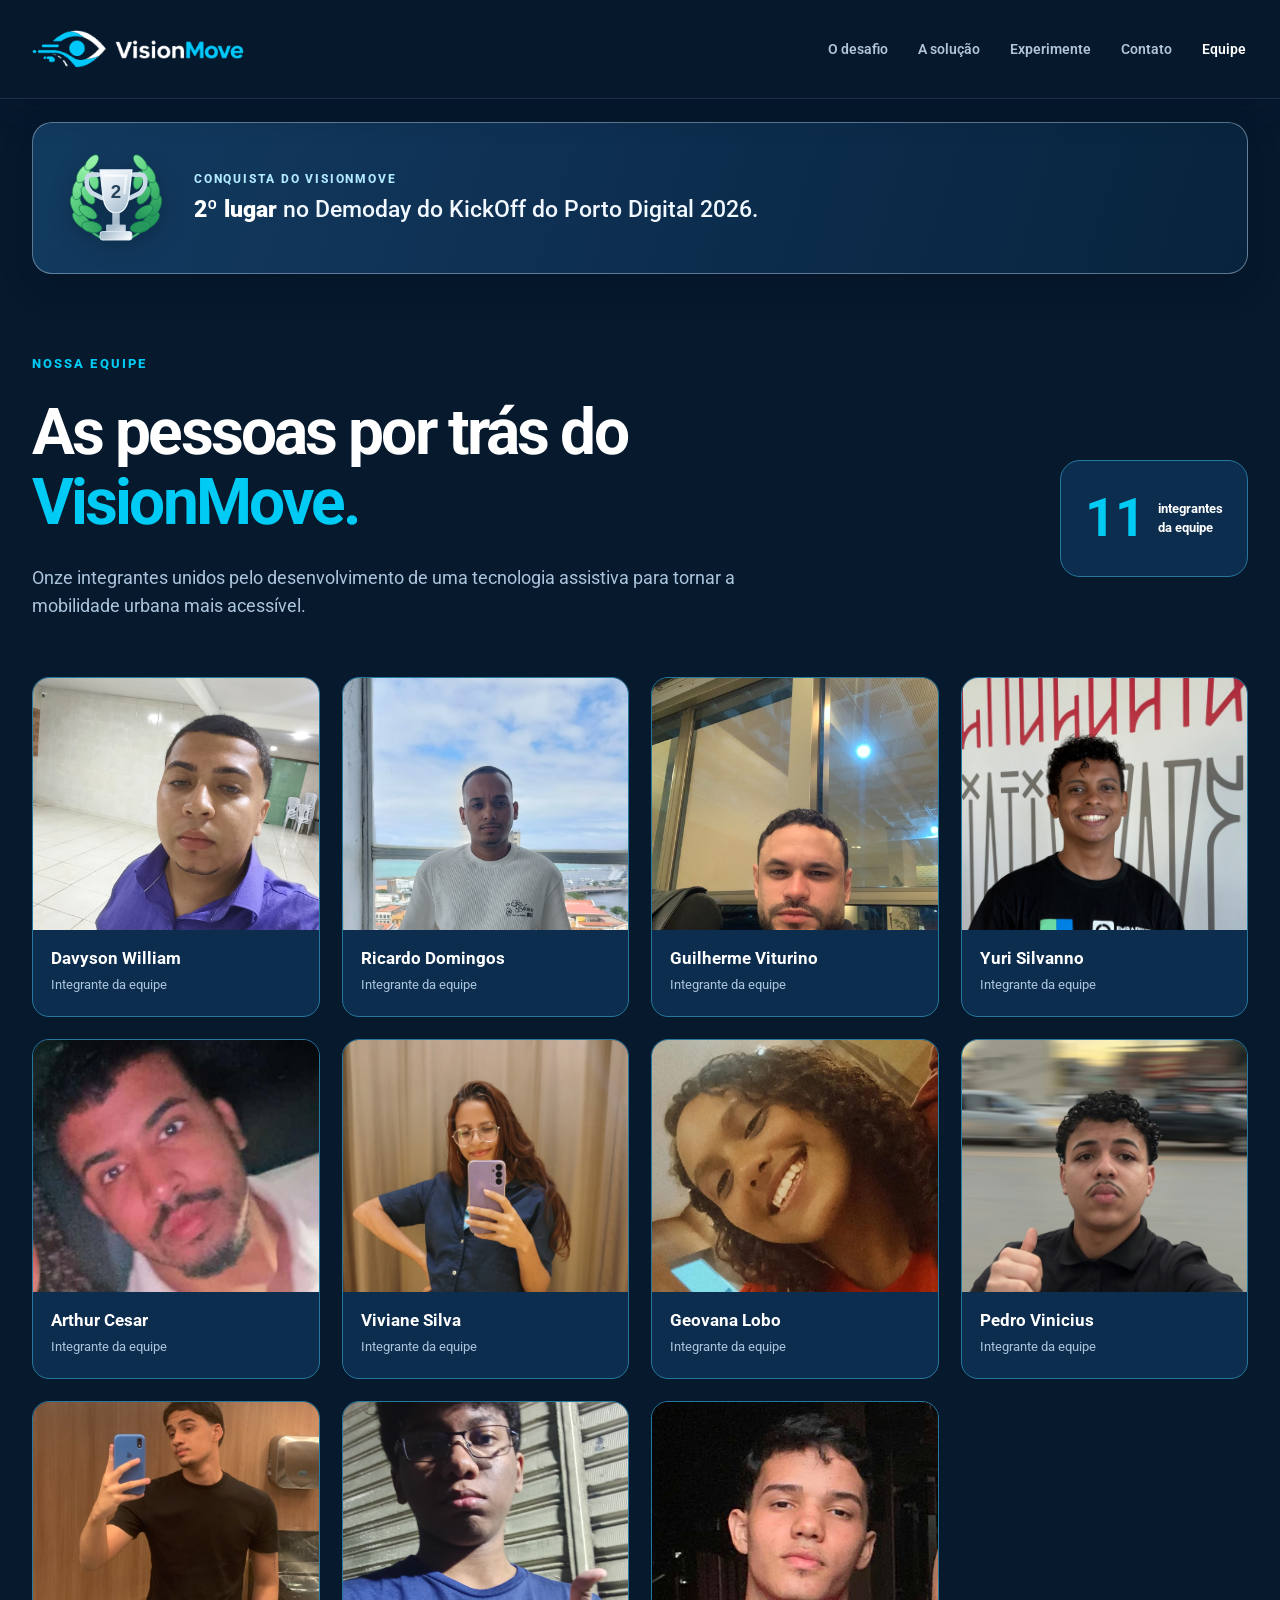
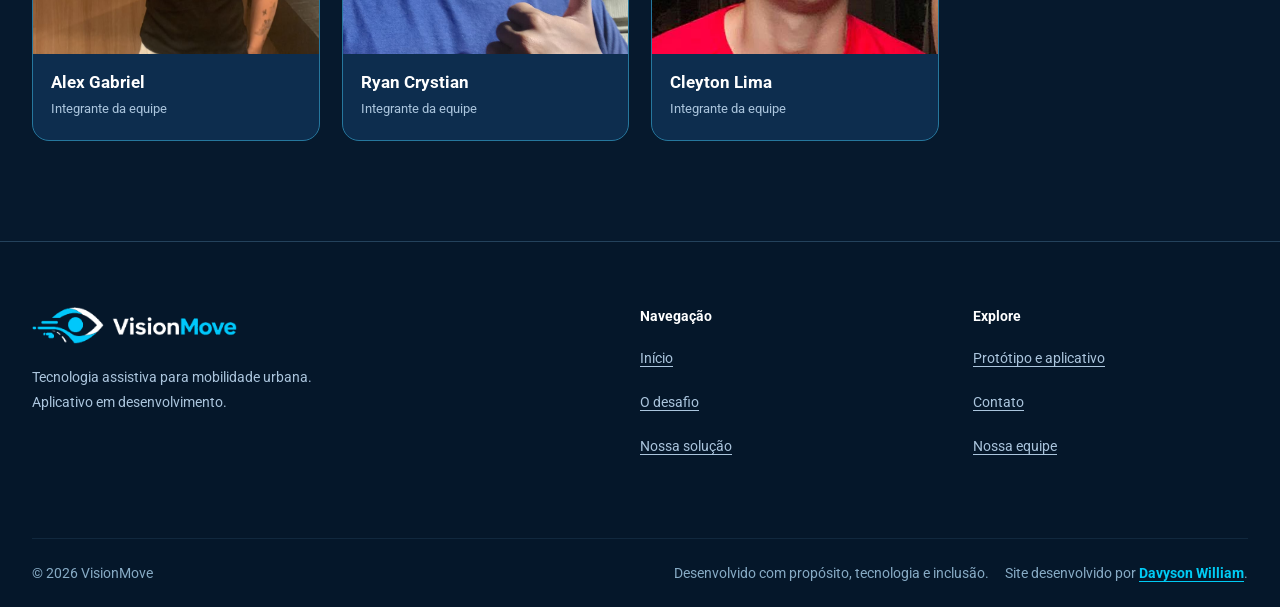
==== commit 102165b0: "Definir imagem oficial nas prévias sociais LinkedIn e WhatsApp" ====
--- a/equipe.html
+++ b/equipe.html
@@ -1,4 +1,13 @@
-<!doctype html><html lang="pt-BR"><head><meta charset="utf-8"><meta name="viewport" content="width=device-width,initial-scale=1"><meta name="theme-color" content="#06192d"><meta name="description" content="Conheça as 11 pessoas por trás do VisionMove, um projeto de tecnologia assistiva para mobilidade urbana."><title>Nossa equipe — VisionMove</title><link rel="icon" type="image/png" sizes="32x32" href="/assets/favicon-32x32.png?v=3">
+<!doctype html><html lang="pt-BR"><head><meta charset="utf-8"><meta name="viewport" content="width=device-width,initial-scale=1">
+<meta property="og:type" content="website">
+<meta property="og:url" content="https://visionmove.vercel.app/equipe">
+<meta property="og:image" content="https://visionmove.vercel.app/assets/logo-visionmove.png">
+<meta property="og:image:secure_url" content="https://visionmove.vercel.app/assets/logo-visionmove.png">
+<meta property="og:image:type" content="image/png">
+<meta property="og:image:alt" content="Logo oficial do VisionMove, projeto de tecnologia assistiva para mobilidade urbana.">
+<meta name="twitter:card" content="summary_large_image">
+<meta name="twitter:image" content="https://visionmove.vercel.app/assets/logo-visionmove.png">
+<meta name="theme-color" content="#06192d"><meta name="description" content="Conheça as 11 pessoas por trás do VisionMove, um projeto de tecnologia assistiva para mobilidade urbana."><title>Nossa equipe — VisionMove</title><link rel="icon" type="image/png" sizes="32x32" href="/assets/favicon-32x32.png?v=3">
 <link rel="icon" type="image/png" sizes="64x64" href="/assets/favicon-64x64.png?v=3">
 <link rel="apple-touch-icon" href="/assets/favicon-64x64.png?v=3"><link rel="preconnect" href="https://fonts.googleapis.com"><link rel="preconnect" href="https://fonts.gstatic.com" crossorigin><link href="https://fonts.googleapis.com/css2?family=Roboto:wght@400;500;600;700;800;900&display=swap" rel="stylesheet"><link rel="stylesheet" href="style.css"><noscript><style>@media(max-width:880px){.menu-button{display:none!important}.mobile-nav[hidden]{display:block!important;position:static!important}}</style></noscript></head><body><a class="skip" href="#conteudo">Pular para o conteúdo</a><header class="header"><div class="container header-inner"><a class="brand" href="./" aria-label="VisionMove — início"><img src="assets/logo-visionmove.png" alt=""></a><nav class="main-nav" aria-label="Navegação principal"><a href="./#desafio">O desafio</a><a href="./#solucao">A solução</a><a href="./#experimente">Experimente</a><a href="./#contato">Contato</a><a aria-current="page" href="equipe">Equipe</a></nav><button type="button" class="menu-button" aria-expanded="false" aria-controls="mobile-nav" aria-label="Abrir menu de navegação"><span class="menu-glyph" aria-hidden="true">☰</span></button></div><nav class="mobile-nav" id="mobile-nav" aria-label="Menu móvel" hidden><a href="./#desafio">O desafio</a><a href="./#solucao">A solução</a><a href="./#experimente">Experimente</a><a href="./#contato">Contato</a><a href="equipe" aria-current="page">Nossa equipe</a></nav></header><main id="conteudo" tabindex="-1">
 <aside class="achievement-banner container" aria-label="Reconhecimento do VisionMove no Demoday do KickOff do Porto Digital 2026">
--- a/style.css
+++ b/style.css
@@ -1,4 +1,4 @@
-:root{--bg:#06192d;--panel:#0d2d4e;--cyan:#00cbf4;--blue:#0095f7;--text:#fff;--muted:#abc5dd;--line:#26779d;--red:#f62d4f;--green:#17dc7e;--font:Roboto,Arial,sans-serif}*{box-sizing:border-box}html{scroll-behavior:smooth}body{margin:0;background:var(--bg);font:400 16px/1.6 var(--font);color:var(--text)}body,html{max-width:100%;overflow-x:hidden}a{color:inherit;text-decoration:none}a:hover{text-decoration:none}a:focus-visible,button:focus-visible{outline:3px solid var(--cyan);outline-offset:4px}button{font:inherit}img{max-width:100%;height:auto}.skip{position:absolute;top:-200px;left:12px;z-index:100;background:#fff;color:#06192d;padding:12px}.skip:focus{top:12px}.container{width:min(100% - 64px,1250px);margin-inline:auto}.section{padding-block:100px}h1,h2,h3,p{margin-top:0}h1,h2{letter-spacing:-.045em;line-height:1.1}h1 span,h2 span,.footer-phrase span,.team-heading h1 span{color:var(--cyan)}h2{font-size:clamp(32px,4vw,53px)}h3{line-height:1.3}.muted{color:var(--muted)}.eyebrow{color:var(--cyan);font-size:12px;letter-spacing:.16em;font-weight:800;margin-bottom:23px}.header{border-bottom:1px solid rgba(171,197,221,.14);position:relative;z-index:20}.header-inner{min-height:98px;display:flex;align-items:center;gap:28px}.brand{display:flex;align-items:center;min-width:175px}.brand img{width:212px;display:block}.main-nav{display:flex;align-items:center;gap:26px;margin-left:auto}.main-nav a{font-weight:600;font-size:14px;color:#b1c5d7}.main-nav a:hover,.main-nav a[aria-current]{color:#fff}.nav-cta{border:1px solid var(--line);border-radius:12px;padding:12px 16px;font-size:14px;font-weight:700;white-space:nowrap}.nav-cta:hover{border-color:var(--cyan)}.menu-button{display:none;background:transparent;border:1px solid var(--line);color:#fff;border-radius:9px;padding:8px 12px;font-size:21px;cursor:pointer}.mobile-nav{padding:12px 28px 22px;background:#08213b;border-top:1px solid var(--line)}.mobile-nav[hidden]{display:none}.mobile-nav a{display:block;padding:11px 0;font-size:16px}.hero{min-height:660px;display:grid;grid-template-columns:1fr 1fr;align-items:center;gap:45px;padding-block:72px 58px}.hero-copy{position:relative;z-index:2}.hero h1{font-size:clamp(47px,5.6vw,76px);margin-bottom:24px}.hero .lead{font-size:clamp(19px,2vw,25px);font-weight:600;line-height:1.5;margin-bottom:25px}.hero-copy>.muted{font-size:16px;line-height:1.85;max-width:595px}.hero-copy strong{color:#fff}.button-row{display:flex;flex-wrap:wrap;gap:12px;margin-top:30px}.button{min-height:54px;display:inline-flex;justify-content:center;align-items:center;gap:15px;border-radius:14px;font-weight:700;font-size:15px;padding:13px 22px;transition:transform .2s,background .2s}.button:hover{transform:translateY(-2px)}.primary{background:var(--blue);border:1px solid var(--blue)}.primary:hover{background:#1aa7ff}.outline{border:1px solid rgba(171,197,221,.4);background:rgba(13,45,78,.64)}.outline:hover{border-color:var(--cyan)}.button[aria-disabled=true]{opacity:.65;cursor:not-allowed}.button[aria-disabled=true]:hover{transform:none}.safety{display:flex;gap:8px;align-items:center;color:#a9c5d8;font-size:12px;margin:27px 0 0}.safety span{color:var(--cyan);font-size:20px}.hero-art{position:relative;min-height:565px;display:grid;place-items:center;isolation:isolate}.hero-art:before{content:"";position:absolute;inset:2%;background:radial-gradient(closest-side,rgba(0,149,247,.16),transparent);z-index:-2}.orbital{position:absolute;width:min(540px,100%);aspect-ratio:1;border-radius:50%;border:1px solid rgba(0,203,244,.14);z-index:-1}.orbital:after{content:"";position:absolute;inset:12%;border:1px solid rgba(0,203,244,.08);border-radius:50%}.app-phone{width:300px;height:548px;border:8px solid #294664;border-radius:44px;background:var(--bg);box-shadow:0 28px 55px #020d1b9e,0 0 0 2px #071a2b,inset 0 0 0 2px #568ca5;padding:10px;transform:rotate(-2deg);overflow:hidden}.app-screen{height:100%;border-radius:29px;overflow:hidden;background:var(--bg)}.app-screen img{width:100%;height:100%;object-fit:cover;display:block}.float-tag{position:absolute;border:1px solid var(--line);background:rgba(13,45,78,.96);border-radius:14px;padding:13px 16px;display:flex;align-items:center;gap:11px;box-shadow:0 20px 36px #0004}.float-tag strong{font-size:13px;display:block;white-space:nowrap}.float-tag small{font-size:11px;display:block;color:var(--muted);white-space:nowrap}.camera{left:0;top:100px}.audio{right:-9px;bottom:105px}.quicksteps{border-block:1px solid rgba(171,197,221,.17);display:grid;grid-template-columns:repeat(3,1fr);padding:30px 0}.quicksteps>div{display:flex;align-items:center;gap:16px;padding:0 25px;border-left:1px solid rgba(171,197,221,.18)}.quicksteps>div:first-child{padding-left:0;border:0}.quicksteps b{font-size:26px;color:var(--cyan)}.quicksteps strong,.quicksteps small{display:block}.quicksteps strong{font-size:15px}.quicksteps small{font-size:13px;color:var(--muted)}.problem{background:#0a2440}.problem-grid{display:grid;grid-template-columns:1.05fr .95fr;gap:70px;align-items:center}.problem h2{max-width:625px}.problem .muted{font-size:17px;line-height:1.9;max-width:650px}.problem .muted strong{color:var(--cyan);white-space:nowrap}.stats{display:grid;grid-template-columns:1fr 1fr;gap:16px}.stat{min-height:240px;border:1px solid var(--line);background:var(--panel);border-radius:17px;padding:24px;display:flex;flex-direction:column}.metric{font-size:clamp(28px,2.4vw,37px);font-weight:800;color:var(--cyan);letter-spacing:-.04em;line-height:1.2}.stat p{color:#d6e5f2;font-size:14px;line-height:1.6;margin:17px 0}.stat a{font-size:12px;color:var(--muted);margin-top:auto}.stat a:hover{color:var(--cyan)}.section-title{max-width:790px;margin-bottom:42px}.section-title .muted{font-size:18px;max-width:750px}.steps{display:grid;grid-template-columns:repeat(3,minmax(0,1fr));gap:20px}.step{border:1px solid #236183;background:var(--panel);border-radius:18px;padding:28px;min-height:255px}.step-number{display:block;color:var(--cyan);font-weight:800;letter-spacing:.05em;font-size:13px}.step h3{font-size:22px;margin-bottom:11px}.step p{font-size:15px;color:var(--muted);margin:0}.example{margin-top:42px;display:grid;grid-template-columns:1fr 1fr;gap:40px;align-items:center;background:#082540;border:1px solid var(--line);border-radius:23px;padding:42px}.example h3{font-size:clamp(27px,3vw,40px);letter-spacing:-.035em}.example-copy>.muted{font-size:16px}.example-alert{background:#551c36;border:1px solid var(--red);border-radius:14px;margin:24px 0;padding:15px;display:flex;align-items:center;gap:15px}.example-alert>span{display:grid;place-items:center;flex-shrink:0;width:36px;height:36px;border-radius:50%;background:var(--red);font-weight:900;font-size:21px}.example-alert strong,.example-alert small{display:block}.example-alert small{color:#ffdde5;font-size:13px}.disclaimer{font-size:12px;color:var(--muted);line-height:1.7}.example-visual{display:flex;justify-content:center}.example-visual img{max-height:380px;width:auto;border-radius:14px;border:1px solid var(--line)}.try{background:#0a2440}.try-cards{display:grid;grid-template-columns:1fr 1fr;gap:22px}.try-card{display:flex;align-items:flex-start;flex-direction:column;background:var(--panel);border:1px solid var(--line);border-radius:21px;padding:33px;min-height:330px}.card-kicker{color:var(--cyan);font-size:12px;letter-spacing:.1em;font-weight:800;margin-bottom:8px}.try-card h3{font-size:26px;margin-bottom:14px}.try-card>p:not(.card-kicker){color:var(--muted)}.try-card>.button{margin-top:auto}.try-note{font-size:13px;text-align:center;color:var(--muted);margin:25px 0 0}.footer{border-top:1px solid var(--line);background:#05172a;padding-top:65px}.footer-grid{display:grid;grid-template-columns:2fr 1fr 1fr 1.7fr;gap:38px;padding-bottom:65px}.footer-logo{width:205px}.footer-grid p{font-size:14px;line-height:1.8;color:var(--muted);margin:14px 0 0}.footer-grid h3{font-size:14px;margin:0 0 16px}.footer-grid a:not(:has(img)){display:block;color:var(--muted);font-size:14px;margin-bottom:10px}.footer-grid a:hover{color:var(--cyan)}.footer-phrase strong{font-size:25px;line-height:1.26;display:block;margin-bottom:20px}.footer-bottom{border-top:1px solid #24425c66;padding:23px 0;display:flex;justify-content:space-between;gap:14px;color:#87abc5;font-size:12px}.team-hero{padding-top:80px;padding-bottom:38px}.team-heading{display:flex;justify-content:space-between;gap:42px;align-items:center}.team-heading h1{font-size:clamp(42px,5vw,65px);max-width:850px;margin-bottom:25px}.team-heading .muted{font-size:18px;max-width:710px}.team-count{display:flex;align-items:center;gap:13px;background:var(--panel);border:1px solid var(--line);border-radius:20px;padding:15px 24px;flex-shrink:0}.team-count strong{font-size:53px;color:var(--cyan)}.team-count span{font-size:13px;line-height:1.5;font-weight:700}.team-area{padding-bottom:100px}.people-grid{display:grid;grid-template-columns:repeat(4,minmax(0,1fr));gap:22px}.person{background:var(--panel);border:1px solid var(--line);border-radius:17px;overflow:hidden}.portrait{height:252px;display:grid;place-items:center;background:linear-gradient(145deg,#0a4164,#06192d);position:relative}.portrait img{position:absolute;inset:0;width:100%;height:100%;object-fit:cover}.initials{font-size:52px;color:var(--cyan);font-weight:800}.person-text{padding:17px 18px 20px}.person-text h3{font-size:17px;margin:0 0 6px}.person-text p{color:var(--muted);font-size:13px;margin:0}.team-return{padding-top:45px;text-align:center}
+:root{--bg:#06192d;--panel:#0d2d4e;--cyan:#00cbf4;--blue:#0095f7;--text:#fff;--muted:#abc5dd;--line:#26779d;--red:#f62d4f;--green:#17dc7e;--font:Roboto,Arial,sans-serif}*{box-sizing:border-box}html{scroll-behavior:smooth}body{margin:0;background:var(--bg);font:400 16px/1.6 var(--font);color:var(--text)}body,html{max-width:100%;overflow-x:hidden}a{color:inherit;text-decoration:none}a:hover{text-decoration:none}a:focus-visible,button:focus-visible{outline:3px solid var(--cyan);outline-offset:4px}button{font:inherit}img{max-width:100%;height:auto}.skip{position:absolute;top:-200px;left:12px;z-index:100;background:#fff;color:#06192d;padding:12px}.skip:focus{top:12px}.container{width:min(100% - 64px,1250px);margin-inline:auto}.section{padding-block:100px}h1,h2,h3,p{margin-top:0}h1,h2{letter-spacing:-.045em;line-height:1.1}h1 span,h2 span,.footer-phrase span,.team-heading h1 span{color:var(--cyan)}h2{font-size:clamp(32px,4vw,53px)}h3{line-height:1.3}.muted{color:var(--muted)}.eyebrow{color:var(--cyan);font-size:12px;letter-spacing:.16em;font-weight:800;margin-bottom:23px}.header{border-bottom:1px solid rgba(171,197,221,.14);position:relative;z-index:20}.header-inner{min-height:98px;display:flex;align-items:center;gap:28px}.brand{display:flex;align-items:center;min-width:175px}.brand img{width:212px;display:block}.main-nav{display:flex;align-items:center;gap:26px;margin-left:auto}.main-nav a{font-weight:600;font-size:14px;color:#b1c5d7}.main-nav a:hover,.main-nav a[aria-current]{color:#fff}.nav-cta{border:1px solid var(--line);border-radius:12px;padding:12px 16px;font-size:14px;font-weight:700;white-space:nowrap}.nav-cta:hover{border-color:var(--cyan)}.menu-button{display:none;background:transparent;border:1px solid var(--line);color:#fff;border-radius:9px;padding:8px 12px;font-size:21px;cursor:pointer}.mobile-nav{padding:12px 28px 22px;background:#08213b;border-top:1px solid var(--line)}.mobile-nav[hidden]{display:none}.mobile-nav a{display:block;padding:11px 0;font-size:16px}.hero{min-height:660px;display:grid;grid-template-columns:1fr 1fr;align-items:center;gap:45px;padding-block:72px 58px}.hero-copy{position:relative;z-index:2}.hero h1{font-size:clamp(47px,5.6vw,76px);margin-bottom:24px}.hero .lead{font-size:clamp(19px,2vw,25px);font-weight:600;line-height:1.5;margin-bottom:25px}.hero-copy>.muted{font-size:16px;line-height:1.85;max-width:595px}.hero-copy strong{color:#fff}.button-row{display:flex;flex-wrap:wrap;gap:12px;margin-top:30px}.button{min-height:54px;display:inline-flex;justify-content:center;align-items:center;gap:15px;border-radius:14px;font-weight:700;font-size:15px;padding:13px 22px;transition:transform .2s,background .2s}.button:hover{transform:translateY(-2px)}.primary{background:var(--blue);border:1px solid var(--blue)}.primary:hover{background:#1aa7ff}.outline{border:1px solid rgba(171,197,221,.4);background:rgba(13,45,78,.64)}.outline:hover{border-color:var(--cyan)}.button[aria-disabled=true]{opacity:.65;cursor:not-allowed}.button[aria-disabled=true]:hover{transform:none}.safety{display:flex;gap:8px;align-items:center;color:#a9c5d8;font-size:12px;margin:27px 0 0}.safety span{color:var(--cyan);font-size:20px}.hero-art{position:relative;min-height:565px;display:grid;place-items:center;isolation:isolate}.hero-art:before{content:"";position:absolute;inset:2%;background:radial-gradient(closest-side,rgba(0,149,247,.16),transparent);z-index:-2}.orbital{position:absolute;width:min(540px,100%);aspect-ratio:1;border-radius:50%;border:1px solid rgba(0,203,244,.14);z-index:-1}.orbital:after{content:"";position:absolute;inset:12%;border:1px solid rgba(0,203,244,.08);border-radius:50%}.app-phone{width:300px;height:548px;border:8px solid #294664;border-radius:44px;background:var(--bg);box-shadow:0 28px 55px #020d1b9e,0 0 0 2px #071a2b,inset 0 0 0 2px #568ca5;padding:10px;transform:rotate(-2deg);overflow:hidden}.app-screen{height:100%;border-radius:29px;overflow:hidden;background:var(--bg)}.app-screen img{width:100%;height:100%;object-fit:cover;display:block}.float-tag{position:absolute;border:1px solid var(--line);background:rgba(13,45,78,.96);border-radius:14px;padding:13px 16px;display:flex;align-items:center;gap:11px;box-shadow:0 20px 36px #0004}.float-tag strong{font-size:13px;display:block;white-space:nowrap}.float-tag small{font-size:11px;display:block;color:var(--muted);white-space:nowrap}.camera{left:0;top:100px}.audio{right:-9px;bottom:105px}.quicksteps{border-block:1px solid rgba(171,197,221,.17);display:grid;grid-template-columns:repeat(3,1fr);padding:30px 0}.quicksteps>div{display:flex;align-items:center;gap:16px;padding:0 25px;border-left:1px solid rgba(171,197,221,.18)}.quicksteps>div:first-child{padding-left:0;border:0}.quicksteps b{font-size:26px;color:var(--cyan)}.quicksteps strong,.quicksteps small{display:block}.quicksteps strong{font-size:15px}.quicksteps small{font-size:13px;color:var(--muted)}.problem{background:#0a2440}.problem-grid{display:grid;grid-template-columns:1.05fr .95fr;gap:70px;align-items:center}.problem h2{max-width:625px}.problem .muted{font-size:17px;line-height:1.9;max-width:650px}.problem .muted strong{color:var(--cyan);white-space:nowrap}.stats{display:grid;grid-template-columns:1fr 1fr;gap:16px}.stat{min-height:240px;border:1px solid var(--line);background:var(--panel);border-radius:17px;padding:24px;display:flex;flex-direction:column}.metric{font-size:clamp(28px,2.4vw,37px);font-weight:800;color:var(--cyan);letter-spacing:-.04em;line-height:1.2}.stat p{color:#d6e5f2;font-size:14px;line-height:1.6;margin:17px 0}.stat a{font-size:12px;color:var(--muted);margin-top:auto}.stat a:hover{color:var(--cyan)}.section-title{max-width:790px;margin-bottom:42px}.section-title .muted{font-size:18px;max-width:750px}.steps{display:grid;grid-template-columns:repeat(3,minmax(0,1fr));gap:20px}.step{border:1px solid #236183;background:var(--panel);border-radius:18px;padding:28px;min-height:255px}.step-number{display:block;color:var(--cyan);font-weight:800;letter-spacing:.05em;font-size:13px}.step h3{font-size:22px;margin-bottom:11px}.step p{font-size:15px;color:var(--muted);margin:0}.example{margin-top:42px;display:grid;grid-template-columns:1fr 1fr;gap:40px;align-items:center;background:#082540;border:1px solid var(--line);border-radius:23px;padding:42px}.example h3{font-size:clamp(27px,3vw,40px);letter-spacing:-.035em}.example-copy>.muted{font-size:16px}.example-alert{background:#551c36;border:1px solid var(--red);border-radius:14px;margin:24px 0;padding:15px;display:flex;align-items:center;gap:15px}.example-alert>span{display:grid;place-items:center;flex-shrink:0;width:36px;height:36px;border-radius:50%;background:var(--red);font-weight:900;font-size:21px}.example-alert strong,.example-alert small{display:block}.example-alert small{color:#ffdde5;font-size:13px}.disclaimer{font-size:12px;color:var(--muted);line-height:1.7}.example-visual{display:flex;justify-content:center}.example-visual img{max-height:380px;width:auto;border-radius:14px;border:1px solid var(--line)}.try{background:#0a2440}.try-cards{display:grid;grid-template-columns:1fr 1fr;gap:22px}.try-card{display:flex;align-items:flex-start;flex-direction:column;background:var(--panel);border:1px solid var(--line);border-radius:21px;padding:33px;min-height:330px}.card-kicker{color:var(--cyan);font-size:12px;letter-spacing:.1em;font-weight:800;margin-bottom:8px}.try-card h3{font-size:26px;margin-bottom:14px}.try-card>p:not(.card-kicker){color:var(--muted)}.try-card>.button{margin-top:auto}.try-note{font-size:13px;text-align:center;color:var(--muted);margin:25px 0 0}.footer{border-top:1px solid #24425c;background:#05172a;padding-top:65px}.footer-grid{display:grid;grid-template-columns:2fr 1fr 1fr 1.7fr;gap:38px;padding-bottom:65px}.footer-logo{width:205px}.footer-grid p{font-size:14px;line-height:1.8;color:var(--muted);margin:14px 0 0}.footer-grid h3{font-size:14px;margin:0 0 16px}.footer-grid a:not(:has(img)){display:block;color:var(--muted);font-size:14px;margin-bottom:10px}.footer-grid a:hover{color:var(--cyan)}.footer-phrase strong{font-size:25px;line-height:1.26;display:block;margin-bottom:20px}.footer-bottom{border-top:1px solid #24425c66;padding:23px 0;display:flex;justify-content:space-between;gap:14px;color:#87abc5;font-size:12px}.team-hero{padding-top:80px;padding-bottom:38px}.team-heading{display:flex;justify-content:space-between;gap:42px;align-items:center}.team-heading h1{font-size:clamp(42px,5vw,65px);max-width:850px;margin-bottom:25px}.team-heading .muted{font-size:18px;max-width:710px}.team-count{display:flex;align-items:center;gap:13px;background:var(--panel);border:1px solid var(--line);border-radius:20px;padding:15px 24px;flex-shrink:0}.team-count strong{font-size:53px;color:var(--cyan)}.team-count span{font-size:13px;line-height:1.5;font-weight:700}.team-area{padding-bottom:100px}.people-grid{display:grid;grid-template-columns:repeat(4,minmax(0,1fr));gap:22px}.person{background:var(--panel);border:1px solid var(--line);border-radius:17px;overflow:hidden}.portrait{height:252px;display:grid;place-items:center;background:linear-gradient(145deg,#0a4164,#06192d);position:relative}.portrait img{position:absolute;inset:0;width:100%;height:100%;object-fit:cover}.initials{font-size:52px;color:var(--cyan);font-weight:800}.person-text{padding:17px 18px 20px}.person-text h3{font-size:17px;margin:0 0 6px}.person-text p{color:var(--muted);font-size:13px;margin:0}.team-return{padding-top:45px;text-align:center}
 @media(max-width:1150px){.main-nav{gap:16px}.header-inner{gap:18px}.nav-cta{display:none}.hero{gap:12px}.camera{left:-20px}.audio{right:-20px}.problem-grid{gap:35px}.people-grid{grid-template-columns:repeat(3,1fr)}}@media(max-width:880px){.container{width:min(100% - 42px,1250px)}.main-nav{display:none}.header-inner{min-height:76px;justify-content:space-between}.brand img{width:180px}.menu-button{display:block}.hero{grid-template-columns:1fr;text-align:center;gap:10px;padding-top:60px}.hero-copy{max-width:700px;margin:auto}.button-row,.safety{justify-content:center}.hero-art{min-height:565px}.camera{left:9%}.audio{right:9%}.problem-grid{grid-template-columns:1fr}.stats{max-width:650px}.steps{grid-template-columns:1fr 1fr}.example{gap:20px;padding:28px}.footer-grid{grid-template-columns:repeat(2,1fr)}.team-heading{align-items:flex-start}.people-grid{grid-template-columns:repeat(3,1fr)}}@media(max-width:640px){.container{width:min(100% - 36px,1250px)}.section{padding-block:65px}.hero h1{font-size:clamp(43px,10vw,61px)}.hero .lead{font-size:19px}.hero-copy>.muted{font-size:15px}.hero-art{min-height:480px}.app-phone{transform:scale(.79) rotate(-2deg)}.orbital{width:340px}.float-tag{display:none}.quicksteps{grid-template-columns:1fr;padding:10px 0}.quicksteps>div,.quicksteps>div:first-child{border:0;border-top:1px solid rgba(171,197,221,.13);padding:14px 4px}.quicksteps>div:first-child{border-top:0}.problem h2,.section-title h2{font-size:35px}.stats{grid-template-columns:1fr}.stat{min-height:185px}.steps,.try-cards,.example{grid-template-columns:1fr}.step{min-height:0}.example{margin-top:25px}.example-visual img{max-height:350px}.footer-grid{gap:25px}.footer-bottom{flex-direction:column}.team-heading{flex-direction:column}.team-heading h1{font-size:42px}.team-count{align-self:flex-start}.people-grid{grid-template-columns:repeat(2,minmax(0,1fr));gap:12px}.portrait{height:210px}.person-text{padding:15px 12px}.person-text h3{font-size:15px}.team-area{padding-bottom:70px}}@media(max-width:390px){.hero-art{min-height:450px}.app-phone{transform:scale(.73) rotate(-2deg)}.people-grid{grid-template-columns:1fr}.portrait{height:280px}.footer-grid{grid-template-columns:1fr}.button{width:100%}}@media(prefers-reduced-motion:reduce){*{scroll-behavior:auto!important;transition:none!important}}
 :root{--nav-height:98px}
 html{scroll-padding-top:calc(var(--nav-height) + 14px)}
@@ -67,7 +67,7 @@
 .portrait img[src*="pedro-vinicius"]{object-position:center 42%}
 
 
-.participation{background:#06192d;padding-block:66px 78px}
+.participation{background:#0a2440;padding-block:66px 78px}
 .participation-layout{display:grid;grid-template-columns:minmax(0,.93fr) minmax(0,1.07fr);gap:54px;align-items:center}
 .participation-heading .eyebrow{margin-bottom:13px}
 .participation-heading h2{font-size:clamp(29px,3.2vw,43px);margin-bottom:14px}
@@ -146,39 +146,25 @@
   background:linear-gradient(107deg,#123b60 0%,#0d2d4e 55%,#08243d 100%);
   box-shadow:0 14px 34px rgba(0,9,21,.16);
 }
-.achievement-medal{
-  width:72px;height:72px;flex:0 0 72px;
-  position:relative;display:grid;place-items:center;
-  border:3px solid #dce9f6;border-radius:50%;
-  background:linear-gradient(145deg,#f3f8fd 2%,#a4bfd5 53%,#66869e 100%);
-  color:#09233c;box-shadow:0 0 0 5px rgba(175,199,223,.10),inset 0 0 0 3px rgba(255,255,255,.38);
+.achievement-award{
+  display:block;width:112px;height:112px;flex:0 0 112px;
+  overflow:visible;filter:drop-shadow(0 6px 11px rgba(0,0,0,.24));
 }
-.achievement-medal::before,.achievement-medal::after{
-  content:"";position:absolute;top:-13px;width:15px;height:20px;
-  background:#00a6e9;z-index:-1;border:1px solid #5dbced;
-}
-.achievement-medal::before{left:15px;transform:rotate(-20deg)}
-.achievement-medal::after{right:15px;transform:rotate(20deg)}
-.achievement-medal span{font-size:30px;font-weight:900;line-height:1;letter-spacing:-.05em}
 .achievement-copy{min-width:0;flex:1}
 .achievement-eyebrow{color:#b2ebff;font-size:12px;font-weight:800;letter-spacing:.15em;margin:0 0 5px}
 .achievement-title{color:#f1f8ff;font-size:clamp(17px,1.85vw,23px);font-weight:500;line-height:1.4;margin:0}
 .achievement-title strong{font-weight:900;color:#fff}
-.achievement-spark{width:33px;height:33px;flex:0 0 33px;color:#a9d7f4;opacity:.75}
 @media(max-width:640px){
   .achievement-banner{gap:15px;margin-top:18px;padding:17px 16px;border-radius:16px}
-  .achievement-medal{width:58px;height:58px;flex-basis:58px}
-  .achievement-medal span{font-size:25px}
+  .achievement-award{width:84px;height:84px;flex-basis:84px}
   .achievement-eyebrow{font-size:10px;letter-spacing:.10em}
   .achievement-title{font-size:16px}
-  .achievement-spark{display:none}
 }
 @media(max-width:380px){
   .achievement-banner{gap:12px}
-  .achievement-medal{width:52px;height:52px;flex-basis:52px}
-  .achievement-medal span{font-size:23px}
+  .achievement-award{width:68px;height:68px;flex-basis:68px}
   .achievement-title{font-size:15px}
 }
 @media(forced-colors:active){
-  .achievement-banner,.achievement-medal{border:2px solid CanvasText}
+  .achievement-banner{border:2px solid CanvasText}
 }
